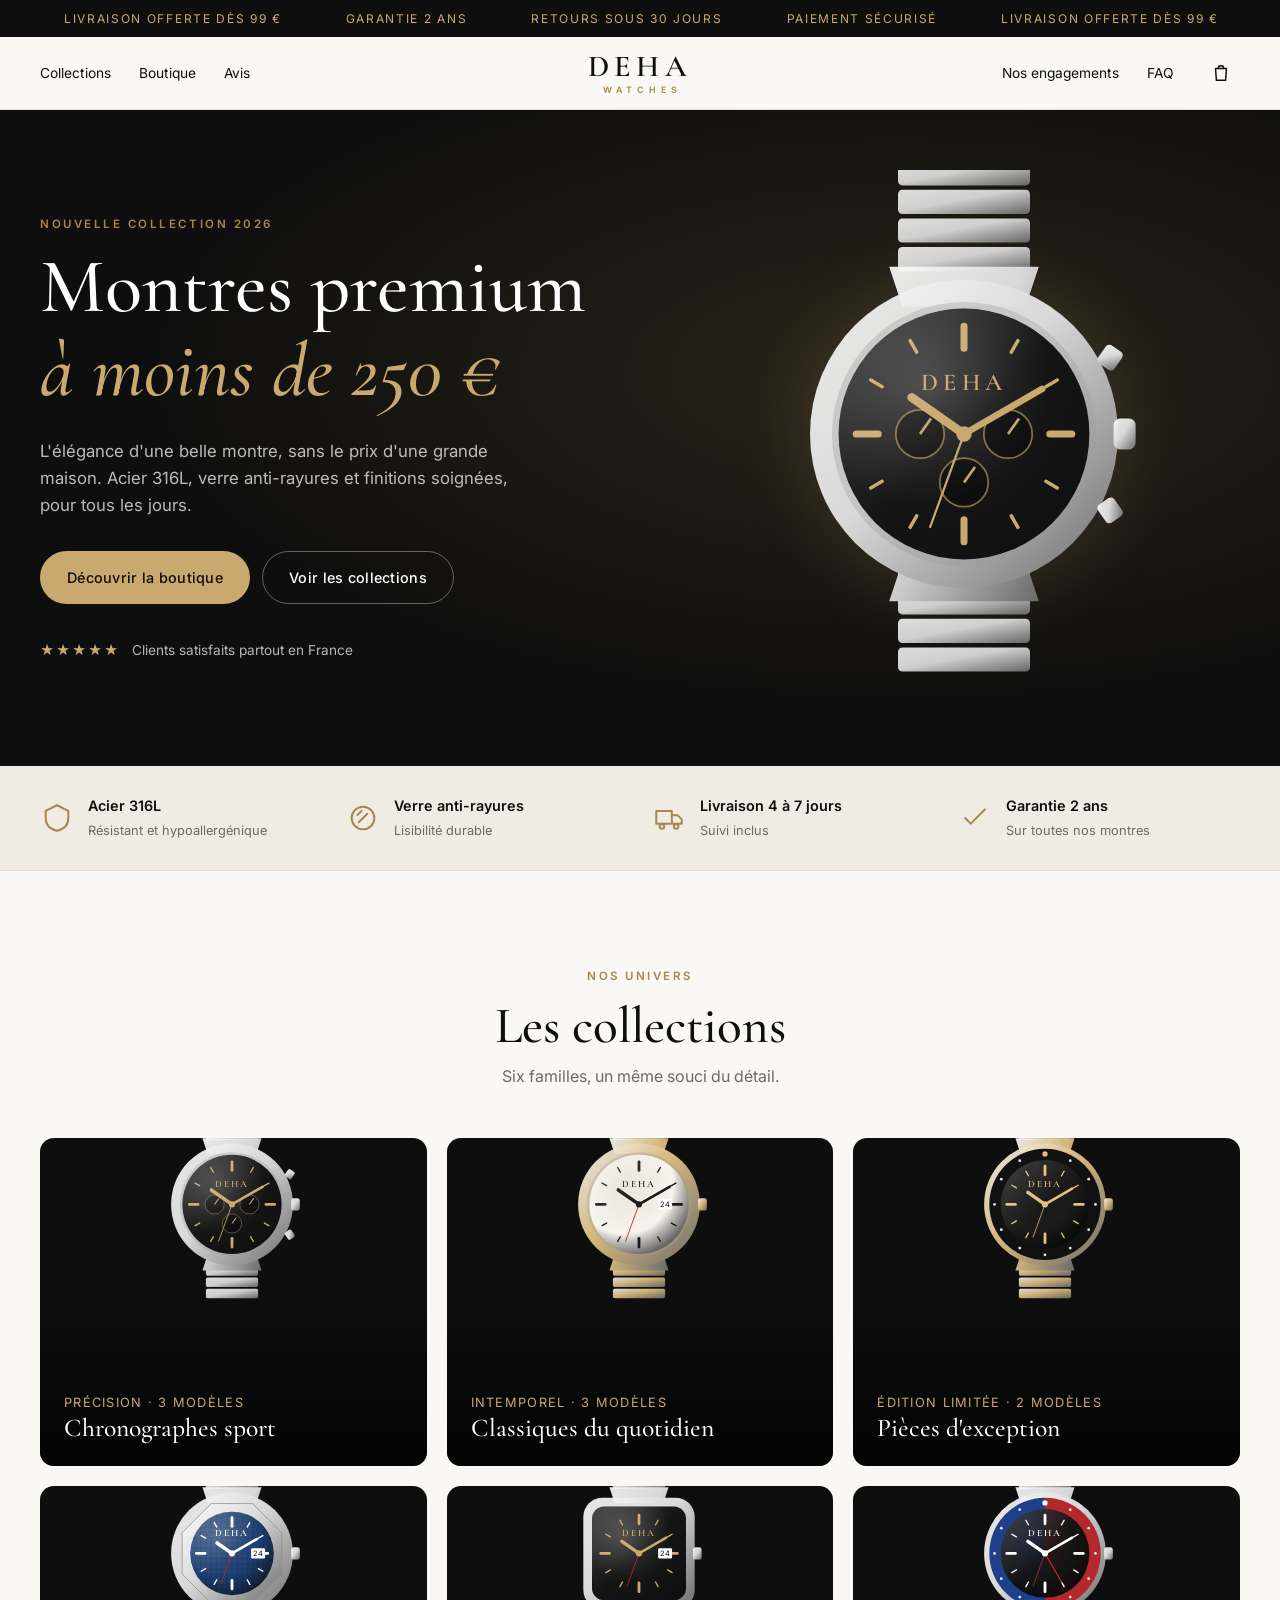
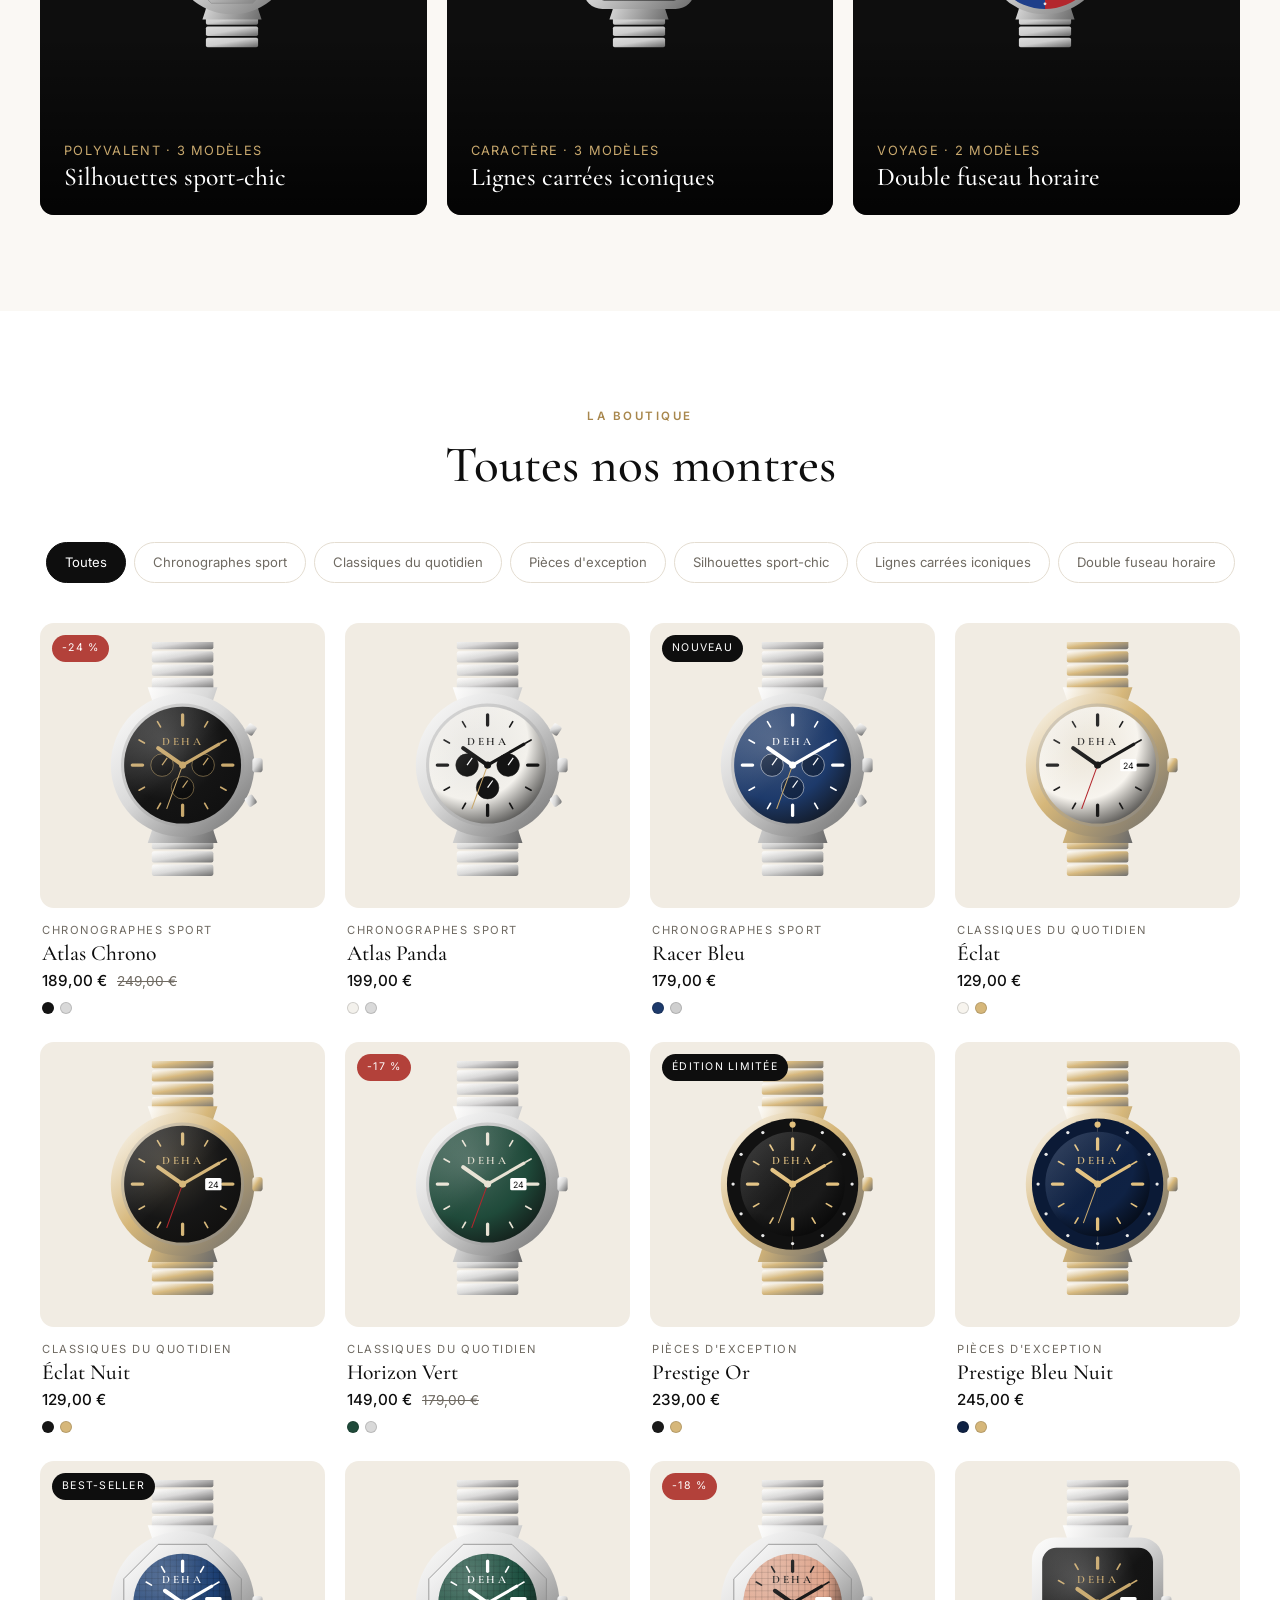
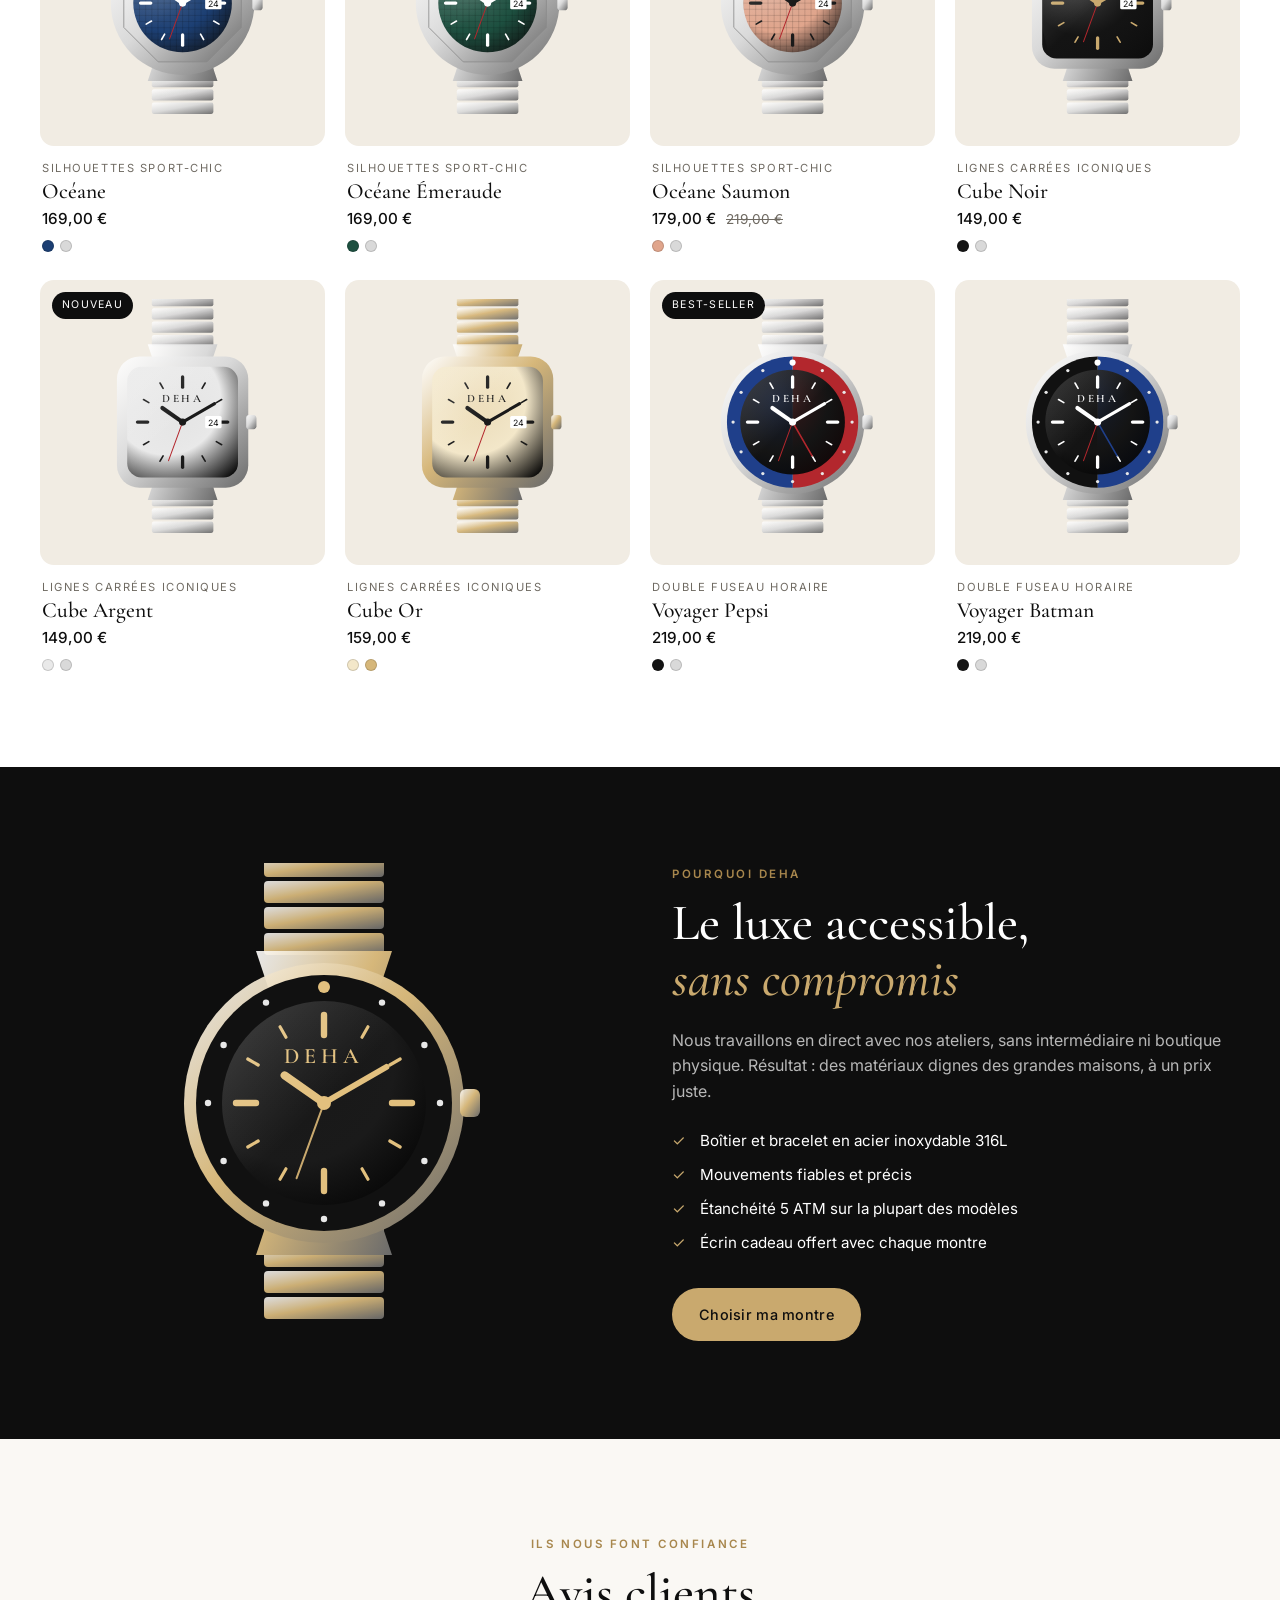
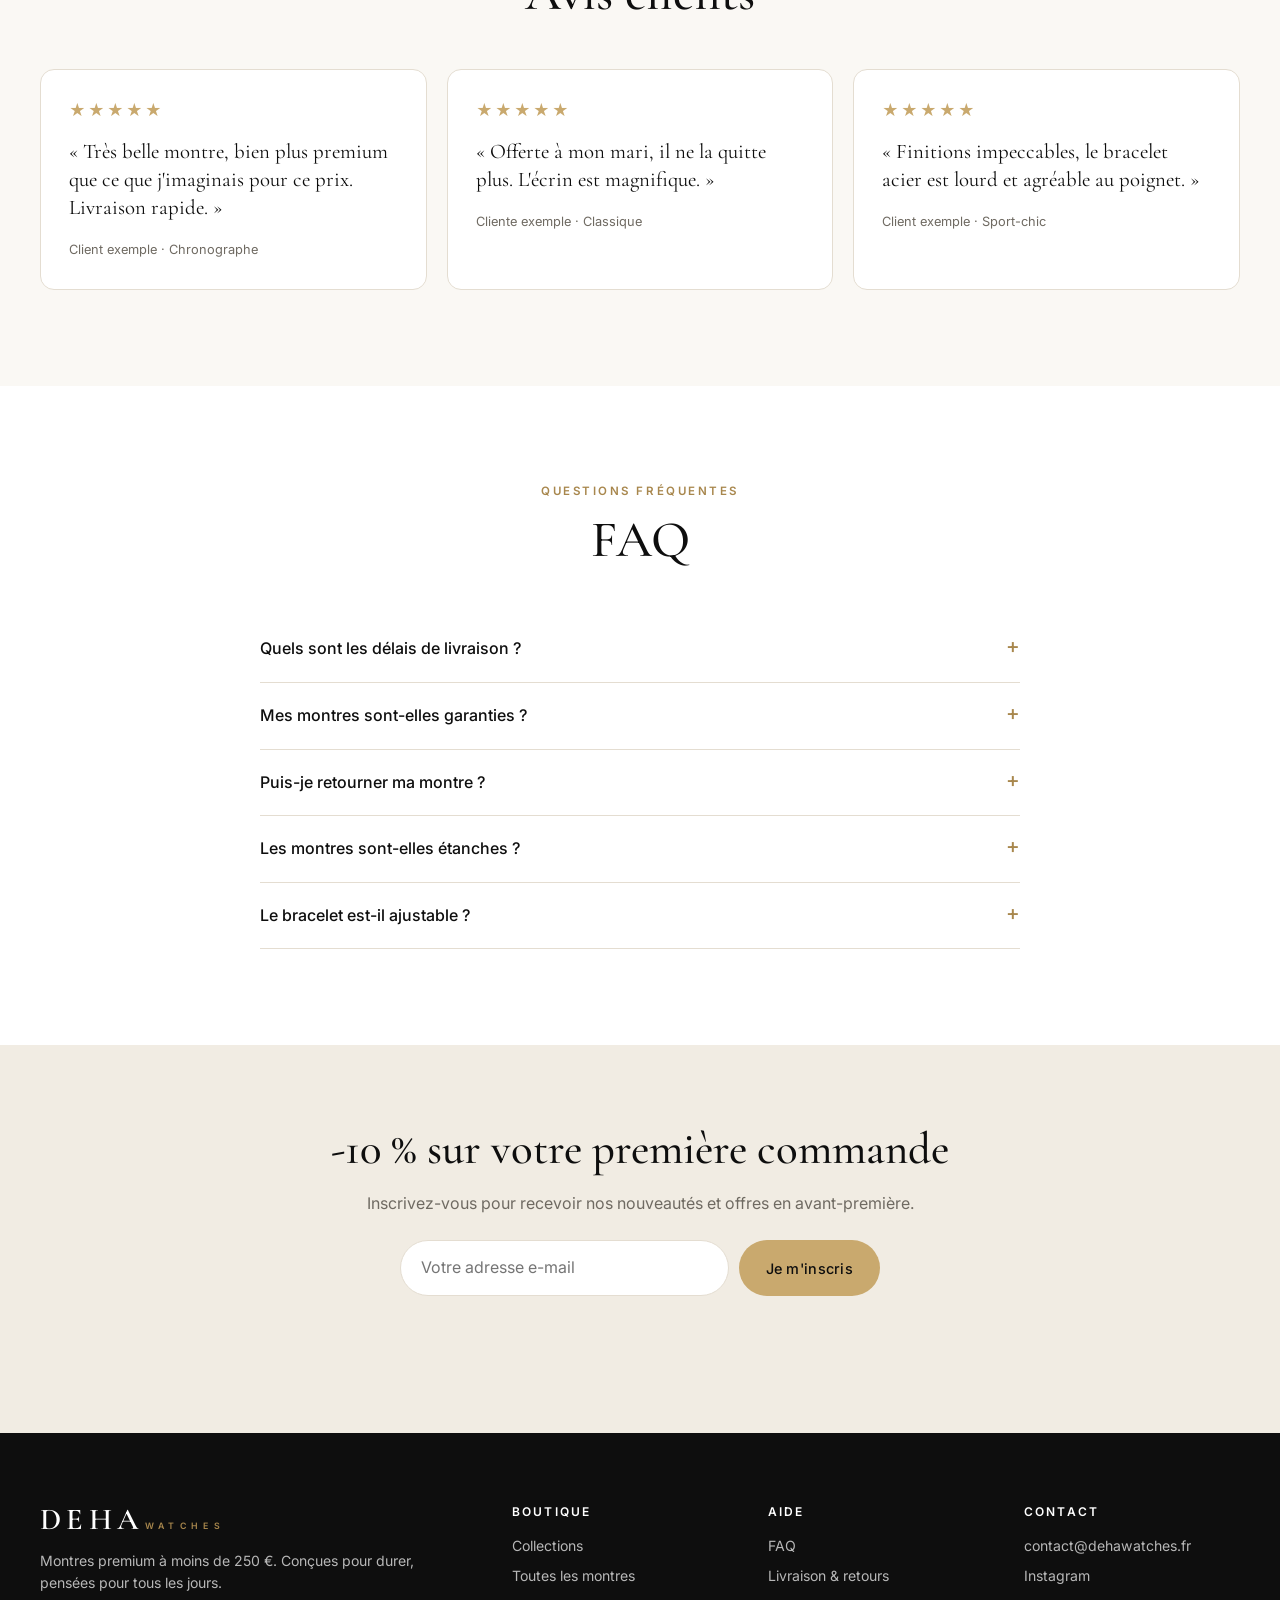
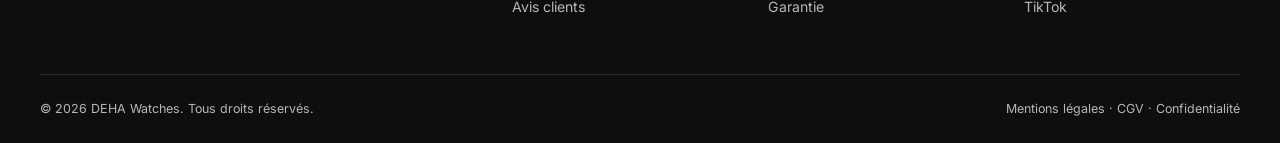
==== deha-watches/index.html @ 7bc402db "Add DEHA Watches storefront site Static luxury watch shop: hero, collections, filterable catalogue, " ====
<!doctype html>
<html lang="fr">
<head>
  <meta charset="utf-8" />
  <meta name="viewport" content="width=device-width, initial-scale=1" />
  <title>DEHA Watches — Montres premium à moins de 250 €</title>
  <meta name="description" content="DEHA Watches : montres premium à moins de 250 €. Acier 316L, verre anti-rayures, livraison 4 à 7 jours, garantie 2 ans." />
  <meta name="theme-color" content="#0e0e0e" />
  <link rel="icon" href="data:image/svg+xml,%3Csvg xmlns='http://www.w3.org/2000/svg' viewBox='0 0 64 64'%3E%3Crect width='64' height='64' rx='14' fill='%230e0e0e'/%3E%3Ctext x='50%25' y='57%25' text-anchor='middle' dominant-baseline='middle' font-family='Georgia,serif' font-size='34' fill='%23c9a96e'%3ED%3C/text%3E%3C/svg%3E" />
  <link rel="preconnect" href="https://fonts.googleapis.com" />
  <link rel="preconnect" href="https://fonts.gstatic.com" crossorigin />
  <link href="https://fonts.googleapis.com/css2?family=Cormorant+Garamond:ital,wght@0,500;0,600;1,500&family=Inter:wght@300;400;500;600&display=swap" rel="stylesheet" />
  <link rel="stylesheet" href="style.css" />
</head>
<body>
  <div class="announce">
    <div class="announce__track">
      <span>Livraison offerte dès 99 €</span><span>Garantie 2 ans</span><span>Retours sous 30 jours</span><span>Paiement sécurisé</span>
      <span>Livraison offerte dès 99 €</span><span>Garantie 2 ans</span><span>Retours sous 30 jours</span><span>Paiement sécurisé</span>
    </div>
  </div>

  <header class="header" id="top">
    <div class="container header__inner">
      <button class="icon-btn menu-toggle" aria-label="Ouvrir le menu" aria-expanded="false">
        <svg viewBox="0 0 24 24"><path d="M3 7h18M3 12h18M3 17h18"/></svg>
      </button>
      <nav class="nav nav--left" aria-label="Navigation principale">
        <a href="#collections">Collections</a>
        <a href="#boutique">Boutique</a>
        <a href="#avis">Avis</a>
      </nav>
      <a href="#top" class="logo" aria-label="DEHA Watches, accueil">DEHA<span>WATCHES</span></a>
      <nav class="nav nav--right">
        <a href="#engagements">Nos engagements</a>
        <a href="#faq">FAQ</a>
        <button class="icon-btn cart-btn" aria-label="Ouvrir le panier">
          <svg viewBox="0 0 24 24"><path d="M6 7h12l-1 13H7L6 7z"/><path d="M9 7a3 3 0 0 1 6 0"/></svg>
          <span class="cart-count" data-count="0">0</span>
        </button>
      </nav>
    </div>
    <nav class="mobile-nav" aria-label="Navigation mobile">
      <a href="#collections">Collections</a>
      <a href="#boutique">Boutique</a>
      <a href="#avis">Avis</a>
      <a href="#engagements">Nos engagements</a>
      <a href="#faq">FAQ</a>
    </nav>
  </header>

  <main>
    <section class="hero">
      <div class="container hero__inner">
        <div class="hero__text">
          <p class="eyebrow">Nouvelle collection 2026</p>
          <h1>Montres premium<br /><em>à moins de 250&nbsp;€</em></h1>
          <p class="hero__lead">L'élégance d'une belle montre, sans le prix d'une grande maison. Acier 316L, verre anti-rayures et finitions soignées, pour tous les jours.</p>
          <div class="hero__cta">
            <a href="#boutique" class="btn btn--gold">Découvrir la boutique</a>
            <a href="#collections" class="btn btn--ghost">Voir les collections</a>
          </div>
          <div class="hero__rating">
            <span class="stars">★★★★★</span>
            <span>Clients satisfaits partout en France</span>
          </div>
        </div>
        <div class="hero__visual">
          <div class="hero__halo"></div>
          <div class="hero__watch" data-watch="hero"></div>
        </div>
      </div>
    </section>

    <section class="trust" id="engagements">
      <div class="container trust__grid">
        <div class="trust__item">
          <svg viewBox="0 0 24 24"><path d="M12 3l8 4v5c0 5-3.5 8-8 9-4.5-1-8-4-8-9V7l8-4z"/></svg>
          <div><strong>Acier 316L</strong><span>Résistant et hypoallergénique</span></div>
        </div>
        <div class="trust__item">
          <svg viewBox="0 0 24 24"><circle cx="12" cy="12" r="8"/><path d="M8 10l3-3M9 15l6-6"/></svg>
          <div><strong>Verre anti-rayures</strong><span>Lisibilité durable</span></div>
        </div>
        <div class="trust__item">
          <svg viewBox="0 0 24 24"><path d="M3 7h11v9H3zM14 10h4l3 3v3h-7z"/><circle cx="7" cy="18" r="1.6"/><circle cx="17" cy="18" r="1.6"/></svg>
          <div><strong>Livraison 4 à 7 jours</strong><span>Suivi inclus</span></div>
        </div>
        <div class="trust__item">
          <svg viewBox="0 0 24 24"><path d="M5 12l4 4 10-10"/></svg>
          <div><strong>Garantie 2 ans</strong><span>Sur toutes nos montres</span></div>
        </div>
      </div>
    </section>

    <section class="section" id="collections">
      <div class="container">
        <div class="section__head">
          <p class="eyebrow">Nos univers</p>
          <h2>Les collections</h2>
          <p>Six familles, un même souci du détail.</p>
        </div>
        <div class="collections" data-collections></div>
      </div>
    </section>

    <section class="section section--light" id="boutique">
      <div class="container">
        <div class="section__head">
          <p class="eyebrow">La boutique</p>
          <h2>Toutes nos montres</h2>
        </div>
        <div class="filters" role="tablist" aria-label="Filtrer par collection" data-filters></div>
        <div class="products" data-products></div>
      </div>
    </section>

    <section class="banner">
      <div class="container banner__inner">
        <div class="banner__visual" data-watch="banner"></div>
        <div class="banner__text">
          <p class="eyebrow">Pourquoi DEHA</p>
          <h2>Le luxe accessible,<br /><em>sans compromis</em></h2>
          <p>Nous travaillons en direct avec nos ateliers, sans intermédiaire ni boutique physique. Résultat : des matériaux dignes des grandes maisons, à un prix juste.</p>
          <ul class="checks">
            <li>Boîtier et bracelet en acier inoxydable 316L</li>
            <li>Mouvements fiables et précis</li>
            <li>Étanchéité 5 ATM sur la plupart des modèles</li>
            <li>Écrin cadeau offert avec chaque montre</li>
          </ul>
          <a href="#boutique" class="btn btn--gold">Choisir ma montre</a>
        </div>
      </div>
    </section>

    <section class="section" id="avis">
      <div class="container">
        <div class="section__head">
          <p class="eyebrow">Ils nous font confiance</p>
          <h2>Avis clients</h2>
        </div>
        <!-- Exemples de témoignages : à remplacer par de vrais avis clients -->
        <div class="reviews">
          <figure class="review">
            <span class="stars">★★★★★</span>
            <blockquote>« Très belle montre, bien plus premium que ce que j'imaginais pour ce prix. Livraison rapide. »</blockquote>
            <figcaption>Client exemple · Chronographe</figcaption>
          </figure>
          <figure class="review">
            <span class="stars">★★★★★</span>
            <blockquote>« Offerte à mon mari, il ne la quitte plus. L'écrin est magnifique. »</blockquote>
            <figcaption>Cliente exemple · Classique</figcaption>
          </figure>
          <figure class="review">
            <span class="stars">★★★★★</span>
            <blockquote>« Finitions impeccables, le bracelet acier est lourd et agréable au poignet. »</blockquote>
            <figcaption>Client exemple · Sport-chic</figcaption>
          </figure>
        </div>
      </div>
    </section>

    <section class="section section--light" id="faq">
      <div class="container container--narrow">
        <div class="section__head">
          <p class="eyebrow">Questions fréquentes</p>
          <h2>FAQ</h2>
        </div>
        <details class="faq">
          <summary>Quels sont les délais de livraison&nbsp;?</summary>
          <p>Votre commande est expédiée sous 24 à 48 h et livrée en 4 à 7 jours ouvrés, avec un numéro de suivi.</p>
        </details>
        <details class="faq">
          <summary>Mes montres sont-elles garanties&nbsp;?</summary>
          <p>Toutes nos montres sont garanties 2 ans contre tout défaut de fabrication.</p>
        </details>
        <details class="faq">
          <summary>Puis-je retourner ma montre&nbsp;?</summary>
          <p>Oui, vous disposez de 30 jours après réception pour nous la retourner dans son état d'origine.</p>
        </details>
        <details class="faq">
          <summary>Les montres sont-elles étanches&nbsp;?</summary>
          <p>La plupart de nos modèles sont étanches 5 ATM : ils résistent aux éclaboussures et à la pluie. Évitez la baignade.</p>
        </details>
        <details class="faq">
          <summary>Le bracelet est-il ajustable&nbsp;?</summary>
          <p>Oui, les bracelets acier se raccourcissent facilement en retirant des maillons. Un outil est fourni.</p>
        </details>
      </div>
    </section>

    <section class="newsletter">
      <div class="container container--narrow">
        <h2>-10&nbsp;% sur votre première commande</h2>
        <p>Inscrivez-vous pour recevoir nos nouveautés et offres en avant-première.</p>
        <form class="newsletter__form" data-newsletter>
          <label class="sr-only" for="nl-email">Adresse e-mail</label>
          <input id="nl-email" type="email" placeholder="Votre adresse e-mail" required />
          <button class="btn btn--gold" type="submit">Je m'inscris</button>
        </form>
        <p class="newsletter__msg" aria-live="polite"></p>
      </div>
    </section>
  </main>

  <footer class="footer">
    <div class="container footer__grid">
      <div>
        <a href="#top" class="logo logo--footer">DEHA<span>WATCHES</span></a>
        <p>Montres premium à moins de 250 €. Conçues pour durer, pensées pour tous les jours.</p>
      </div>
      <div>
        <h3>Boutique</h3>
        <a href="#collections">Collections</a>
        <a href="#boutique">Toutes les montres</a>
        <a href="#avis">Avis clients</a>
      </div>
      <div>
        <h3>Aide</h3>
        <a href="#faq">FAQ</a>
        <a href="#faq">Livraison &amp; retours</a>
        <a href="#faq">Garantie</a>
      </div>
      <div>
        <h3>Contact</h3>
        <a href="mailto:contact@dehawatches.fr">contact@dehawatches.fr</a>
        <a href="#">Instagram</a>
        <a href="#">TikTok</a>
      </div>
    </div>
    <div class="container footer__bottom">
      <span>© <span data-year></span> DEHA Watches. Tous droits réservés.</span>
      <span>Mentions légales · CGV · Confidentialité</span>
    </div>
  </footer>

  <div class="overlay" data-overlay></div>
  <aside class="drawer" aria-label="Panier" aria-hidden="true">
    <div class="drawer__head">
      <h2>Votre panier</h2>
      <button class="icon-btn" data-close aria-label="Fermer le panier"><svg viewBox="0 0 24 24"><path d="M6 6l12 12M18 6L6 18"/></svg></button>
    </div>
    <div class="drawer__body" data-cart-items></div>
    <div class="drawer__foot">
      <div class="drawer__total"><span>Total</span><strong data-cart-total>0,00 €</strong></div>
      <p class="drawer__note" data-cart-note></p>
      <button class="btn btn--gold btn--block" data-checkout>Passer commande</button>
    </div>
  </aside>

  <div class="toast" aria-live="polite"></div>

  <script src="app.js"></script>
</body>
</html>
---- deha-watches/style.css ----
:root {
  --ink: #0e0e0e;
  --ink-2: #1a1a1a;
  --paper: #faf8f4;
  --cream: #f1ece3;
  --line: #e4ddd1;
  --muted: #6f6a62;
  --gold: #c9a96e;
  --gold-dark: #a8874d;
  --serif: "Cormorant Garamond", Georgia, serif;
  --sans: "Inter", system-ui, sans-serif;
  --radius: 14px;
}

*, *::before, *::after { box-sizing: border-box; }
html { scroll-behavior: smooth; scroll-padding-top: 90px; }
body { margin: 0; font-family: var(--sans); color: var(--ink); background: var(--paper); line-height: 1.6; -webkit-font-smoothing: antialiased; }
img { max-width: 100%; display: block; }
a { color: inherit; text-decoration: none; }
button { font: inherit; cursor: pointer; }
h1, h2, h3 { font-family: var(--serif); font-weight: 500; line-height: 1.1; margin: 0; }
em { font-style: italic; color: var(--gold); }
.sr-only { position: absolute; width: 1px; height: 1px; overflow: hidden; clip: rect(0 0 0 0); }

.container { width: min(1200px, 100% - 32px); margin-inline: auto; }
.container--narrow { width: min(760px, 100% - 32px); }
.eyebrow { text-transform: uppercase; letter-spacing: .22em; font-size: .72rem; font-weight: 600; color: var(--gold-dark); margin: 0 0 12px; }

/* Buttons */
.btn { display: inline-flex; align-items: center; justify-content: center; gap: 8px; padding: 14px 26px; border-radius: 999px; border: 1px solid transparent; font-size: .9rem; font-weight: 500; letter-spacing: .02em; transition: background .25s, color .25s, border-color .25s, transform .25s; }
.btn:hover { transform: translateY(-2px); }
.btn--gold { background: var(--gold); color: var(--ink); }
.btn--gold:hover { background: var(--gold-dark); color: #fff; }
.btn--ghost { border-color: rgba(255,255,255,.35); color: #fff; }
.btn--ghost:hover { border-color: #fff; }
.btn--dark { background: var(--ink); color: #fff; }
.btn--dark:hover { background: var(--gold-dark); }
.btn--block { width: 100%; }
.icon-btn { background: none; border: 0; padding: 8px; color: inherit; display: inline-flex; position: relative; }
.icon-btn svg { width: 22px; height: 22px; fill: none; stroke: currentColor; stroke-width: 1.6; stroke-linecap: round; stroke-linejoin: round; }

/* Announcement */
.announce { background: var(--ink); color: var(--gold); font-size: .75rem; letter-spacing: .14em; text-transform: uppercase; overflow: hidden; white-space: nowrap; padding: 9px 0; }
.announce__track { display: inline-flex; gap: 64px; animation: marquee 28s linear infinite; padding-left: 64px; }
@keyframes marquee { to { transform: translateX(-50%); } }

/* Header */
.header { position: sticky; top: 0; z-index: 40; background: rgba(250,248,244,.92); backdrop-filter: blur(10px); border-bottom: 1px solid var(--line); }
.header__inner { display: grid; grid-template-columns: 1fr auto 1fr; align-items: center; height: 72px; }
.nav { display: flex; gap: 28px; align-items: center; font-size: .86rem; }
.nav a { position: relative; }
.nav a::after { content: ""; position: absolute; left: 0; bottom: -4px; width: 100%; height: 1px; background: var(--gold); transform: scaleX(0); transform-origin: left; transition: transform .3s; }
.nav a:hover::after { transform: scaleX(1); }
.nav--right { justify-content: flex-end; }
.logo { font-family: var(--serif); font-size: 1.9rem; font-weight: 600; letter-spacing: .18em; display: flex; flex-direction: column; align-items: center; line-height: 1; }
.logo span { font-family: var(--sans); font-size: .55rem; letter-spacing: .6em; margin-top: 4px; color: var(--gold-dark); padding-left: .6em; }
.cart-count { position: absolute; top: 0; right: -2px; min-width: 18px; height: 18px; border-radius: 9px; background: var(--gold); color: var(--ink); font-size: .65rem; font-weight: 600; display: grid; place-items: center; padding: 0 4px; }
.cart-count[data-count="0"] { display: none; }
.menu-toggle { display: none; }
.mobile-nav { display: none; }

/* Hero */
.hero { background: radial-gradient(ellipse at 70% 40%, #2a2419 0%, var(--ink) 60%); color: #fff; overflow: hidden; }
.hero__inner { display: grid; grid-template-columns: 1.1fr 1fr; align-items: center; gap: 40px; min-height: 620px; padding: 60px 0; }
.hero h1 { font-size: clamp(2.8rem, 6vw, 5.2rem); }
.hero__lead { color: rgba(255,255,255,.72); max-width: 480px; font-size: 1.05rem; margin: 24px 0 32px; }
.hero__cta { display: flex; flex-wrap: wrap; gap: 12px; }
.hero__rating { display: flex; align-items: center; gap: 12px; margin-top: 36px; font-size: .85rem; color: rgba(255,255,255,.7); }
.stars { color: var(--gold); letter-spacing: 2px; }
.hero__visual { position: relative; display: grid; place-items: center; }
.hero__halo { position: absolute; width: 80%; aspect-ratio: 1; border-radius: 50%; background: radial-gradient(circle, rgba(201,169,110,.35), transparent 65%); filter: blur(20px); }
.hero__watch { position: relative; width: min(440px, 100%); animation: float 6s ease-in-out infinite; }
@keyframes float { 50% { transform: translateY(-14px) rotate(-2deg); } }

/* Trust */
.trust { background: var(--cream); border-bottom: 1px solid var(--line); }
.trust__grid { display: grid; grid-template-columns: repeat(4, 1fr); gap: 24px; padding: 28px 0; }
.trust__item { display: flex; gap: 14px; align-items: center; }
.trust__item svg { width: 34px; height: 34px; flex: none; fill: none; stroke: var(--gold-dark); stroke-width: 1.4; stroke-linecap: round; stroke-linejoin: round; }
.trust__item strong { display: block; font-size: .9rem; font-weight: 600; }
.trust__item span { font-size: .8rem; color: var(--muted); }

/* Sections */
.section { padding: 96px 0; }
.section--light { background: #fff; }
.section__head { text-align: center; margin-bottom: 48px; }
.section__head h2 { font-size: clamp(2.2rem, 4vw, 3.2rem); }
.section__head p:not(.eyebrow) { color: var(--muted); margin: 10px 0 0; }

/* Collections */
.collections { display: grid; grid-template-columns: repeat(3, 1fr); gap: 20px; }
.collection { position: relative; border-radius: var(--radius); overflow: hidden; background: var(--ink); color: #fff; aspect-ratio: 4 / 3.4; display: flex; flex-direction: column; justify-content: flex-end; padding: 24px; text-align: left; border: 0; transition: transform .35s; }
.collection:hover { transform: translateY(-4px); }
.collection__art { position: absolute; inset: 0; display: grid; place-items: center; padding: 18px 18px 80px; transition: transform .6s; }
.collection:hover .collection__art { transform: scale(1.06); }
.collection__art svg, .collection__art img { width: 58%; height: auto; }
.collection::after { content: ""; position: absolute; inset: 0; background: linear-gradient(to top, rgba(0,0,0,.75), transparent 55%); }
.collection > div { position: relative; z-index: 1; }
.collection h3 { font-size: 1.6rem; }
.collection span { font-size: .8rem; color: var(--gold); letter-spacing: .1em; text-transform: uppercase; }

/* Filters */
.filters { display: flex; flex-wrap: wrap; justify-content: center; gap: 8px; margin-bottom: 40px; }
.filter { background: none; border: 1px solid var(--line); border-radius: 999px; padding: 9px 18px; font-size: .82rem; color: var(--muted); transition: all .2s; }
.filter:hover { border-color: var(--ink); color: var(--ink); }
.filter.is-active { background: var(--ink); color: #fff; border-color: var(--ink); }

/* Products */
.products { display: grid; grid-template-columns: repeat(4, 1fr); gap: 28px 20px; }
.product { display: flex; flex-direction: column; }
.product__media { position: relative; border-radius: var(--radius); background: var(--cream); aspect-ratio: 1; display: grid; place-items: center; overflow: hidden; }
.product__media > svg, .product__media > img { width: 72%; height: auto; transition: transform .5s; }
.product__media > img { width: 100%; height: 100%; object-fit: cover; }
.product:hover .product__media > * { transform: scale(1.06); }
.product__badge { position: absolute; top: 12px; left: 12px; background: var(--ink); color: #fff; font-size: .66rem; letter-spacing: .12em; text-transform: uppercase; padding: 5px 10px; border-radius: 999px; z-index: 1; }
.product__badge--sale { background: #b3413a; }
.product__add { position: absolute; left: 12px; right: 12px; bottom: 12px; z-index: 1; opacity: 0; transform: translateY(8px); transition: all .3s; padding: 12px; }
.product:hover .product__add, .product__add:focus-visible { opacity: 1; transform: none; }
.product__info { padding: 14px 2px 0; }
.product__coll { font-size: .7rem; text-transform: uppercase; letter-spacing: .14em; color: var(--muted); }
.product__name { font-family: var(--serif); font-size: 1.35rem; margin: 2px 0 4px; }
.product__price { display: flex; gap: 10px; align-items: baseline; font-size: .95rem; font-weight: 500; }
.product__price s { color: var(--muted); font-weight: 400; font-size: .85rem; }
.product__swatches { display: flex; gap: 6px; margin-top: 8px; }
.product__swatches i { width: 12px; height: 12px; border-radius: 50%; border: 1px solid rgba(0,0,0,.15); }

/* Banner */
.banner { background: var(--ink); color: #fff; padding: 96px 0; overflow: hidden; }
.banner__inner { display: grid; grid-template-columns: 1fr 1fr; gap: 64px; align-items: center; }
.banner__visual { display: grid; place-items: center; }
.banner__visual svg { width: min(400px, 100%); height: auto; }
.banner h2 { font-size: clamp(2.2rem, 4vw, 3.4rem); margin-bottom: 20px; }
.banner p:not(.eyebrow) { color: rgba(255,255,255,.7); }
.checks { list-style: none; padding: 0; margin: 24px 0 32px; display: grid; gap: 10px; }
.checks li { padding-left: 28px; position: relative; font-size: .95rem; }
.checks li::before { content: "✓"; position: absolute; left: 0; color: var(--gold); }

/* Reviews */
.reviews { display: grid; grid-template-columns: repeat(3, 1fr); gap: 20px; }
.review { margin: 0; background: #fff; border: 1px solid var(--line); border-radius: var(--radius); padding: 28px; }
.review blockquote { margin: 14px 0 18px; font-family: var(--serif); font-size: 1.3rem; line-height: 1.35; }
.review figcaption { font-size: .8rem; color: var(--muted); }

/* FAQ */
.faq { border-bottom: 1px solid var(--line); }
.faq summary { list-style: none; cursor: pointer; padding: 20px 0; font-weight: 500; display: flex; justify-content: space-between; gap: 16px; }
.faq summary::-webkit-details-marker { display: none; }
.faq summary::after { content: "+"; font-size: 1.3rem; line-height: 1; color: var(--gold-dark); transition: transform .3s; }
.faq[open] summary::after { transform: rotate(45deg); }
.faq p { margin: 0 0 20px; color: var(--muted); }

/* Newsletter */
.newsletter { background: var(--cream); padding: 80px 0; text-align: center; }
.newsletter h2 { font-size: clamp(2rem, 4vw, 2.8rem); }
.newsletter p { color: var(--muted); }
.newsletter__form { display: flex; gap: 10px; max-width: 480px; margin: 24px auto 0; }
.newsletter__form input { flex: 1; min-width: 0; padding: 14px 20px; border-radius: 999px; border: 1px solid var(--line); font: inherit; background: #fff; }
.newsletter__form input:focus { outline: 2px solid var(--gold); outline-offset: 1px; }
.newsletter__msg { min-height: 1.6em; color: var(--gold-dark) !important; }

/* Footer */
.footer { background: var(--ink); color: rgba(255,255,255,.7); padding: 72px 0 24px; font-size: .88rem; }
.footer__grid { display: grid; grid-template-columns: 2fr 1fr 1fr 1fr; gap: 40px; }
.footer h3 { font-family: var(--sans); font-size: .75rem; letter-spacing: .18em; text-transform: uppercase; color: #fff; margin-bottom: 16px; font-weight: 600; }
.footer__grid > div > a { display: block; margin-bottom: 8px; transition: color .2s; }
.footer__grid > div > a:hover { color: var(--gold); }
.logo--footer { color: #fff; align-items: flex-start; margin-bottom: 16px; }
.logo--footer span { padding-left: 0; }
.footer__bottom { display: flex; justify-content: space-between; flex-wrap: wrap; gap: 8px; border-top: 1px solid rgba(255,255,255,.1); margin-top: 48px; padding-top: 24px; font-size: .78rem; }

/* Drawer */
.overlay { position: fixed; inset: 0; background: rgba(0,0,0,.45); opacity: 0; pointer-events: none; transition: opacity .3s; z-index: 60; }
.drawer { position: fixed; top: 0; right: 0; height: 100%; width: min(420px, 100%); background: var(--paper); z-index: 70; display: flex; flex-direction: column; transform: translateX(100%); transition: transform .4s cubic-bezier(.2,.8,.2,1); }
body.cart-open .overlay { opacity: 1; pointer-events: auto; }
body.cart-open .drawer { transform: none; }
body.cart-open { overflow: hidden; }
.drawer__head { display: flex; justify-content: space-between; align-items: center; padding: 20px 24px; border-bottom: 1px solid var(--line); }
.drawer__head h2 { font-size: 1.7rem; }
.drawer__body { flex: 1; overflow-y: auto; padding: 8px 24px; }
.drawer__empty { text-align: center; color: var(--muted); padding: 60px 0; }
.line { display: grid; grid-template-columns: 72px 1fr auto; gap: 14px; align-items: center; padding: 16px 0; border-bottom: 1px solid var(--line); }
.line__img { background: var(--cream); border-radius: 10px; aspect-ratio: 1; display: grid; place-items: center; overflow: hidden; }
.line__img svg { width: 80%; height: auto; }
.line__img img { width: 100%; height: 100%; object-fit: cover; }
.line__name { font-family: var(--serif); font-size: 1.15rem; }
.line__qty { display: inline-flex; align-items: center; border: 1px solid var(--line); border-radius: 999px; margin-top: 6px; }
.line__qty button { background: none; border: 0; width: 28px; height: 28px; }
.line__qty span { min-width: 20px; text-align: center; font-size: .85rem; }
.line__price { font-weight: 500; font-size: .9rem; }
.drawer__foot { padding: 20px 24px 24px; border-top: 1px solid var(--line); }
.drawer__total { display: flex; justify-content: space-between; font-size: 1.05rem; }
.drawer__note { font-size: .8rem; color: var(--gold-dark); margin: 6px 0 16px; }

/* Toast */
.toast { position: fixed; left: 50%; bottom: 24px; transform: translate(-50%, 20px); background: var(--ink); color: #fff; padding: 12px 22px; border-radius: 999px; font-size: .85rem; opacity: 0; pointer-events: none; transition: all .3s; z-index: 80; }
.toast.is-visible { opacity: 1; transform: translate(-50%, 0); }

/* Reveal */
.reveal { opacity: 0; transform: translateY(24px); transition: opacity .8s, transform .8s; }
.reveal.is-in { opacity: 1; transform: none; }

/* Responsive */
@media (max-width: 1024px) {
  .products { grid-template-columns: repeat(3, 1fr); }
  .trust__grid { grid-template-columns: repeat(2, 1fr); }
}
@media (max-width: 860px) {
  .nav--left, .nav--right a { display: none; }
  .menu-toggle { display: inline-flex; }
  .header__inner { height: 64px; }
  .mobile-nav { display: grid; max-height: 0; overflow: hidden; transition: max-height .35s; background: var(--paper); }
  .mobile-nav a { padding: 14px 16px; border-top: 1px solid var(--line); }
  .header.menu-open .mobile-nav { max-height: 320px; }
  .hero__inner { grid-template-columns: 1fr; text-align: center; min-height: 0; padding: 48px 0 64px; }
  .hero__lead { margin-inline: auto; }
  .hero__cta, .hero__rating { justify-content: center; }
  .hero__visual { order: -1; }
  .hero__watch { width: min(280px, 80%); }
  .collections { grid-template-columns: repeat(2, 1fr); }
  .products { grid-template-columns: repeat(2, 1fr); gap: 24px 14px; }
  .banner__inner { grid-template-columns: 1fr; gap: 32px; }
  .reviews { grid-template-columns: 1fr; }
  .footer__grid { grid-template-columns: 1fr 1fr; }
  .section { padding: 72px 0; }
  .product__add { opacity: 1; transform: none; padding: 10px; font-size: .8rem; }
}
@media (max-width: 520px) {
  .collections { grid-template-columns: 1fr; }
  .trust__grid { grid-template-columns: 1fr; }
  .newsletter__form { flex-direction: column; }
  .footer__grid { grid-template-columns: 1fr; }
  .logo { font-size: 1.5rem; }
}
@media (prefers-reduced-motion: reduce) {
  *, *::before, *::after { animation: none !important; transition: none !important; }
  .reveal { opacity: 1; transform: none; }
}
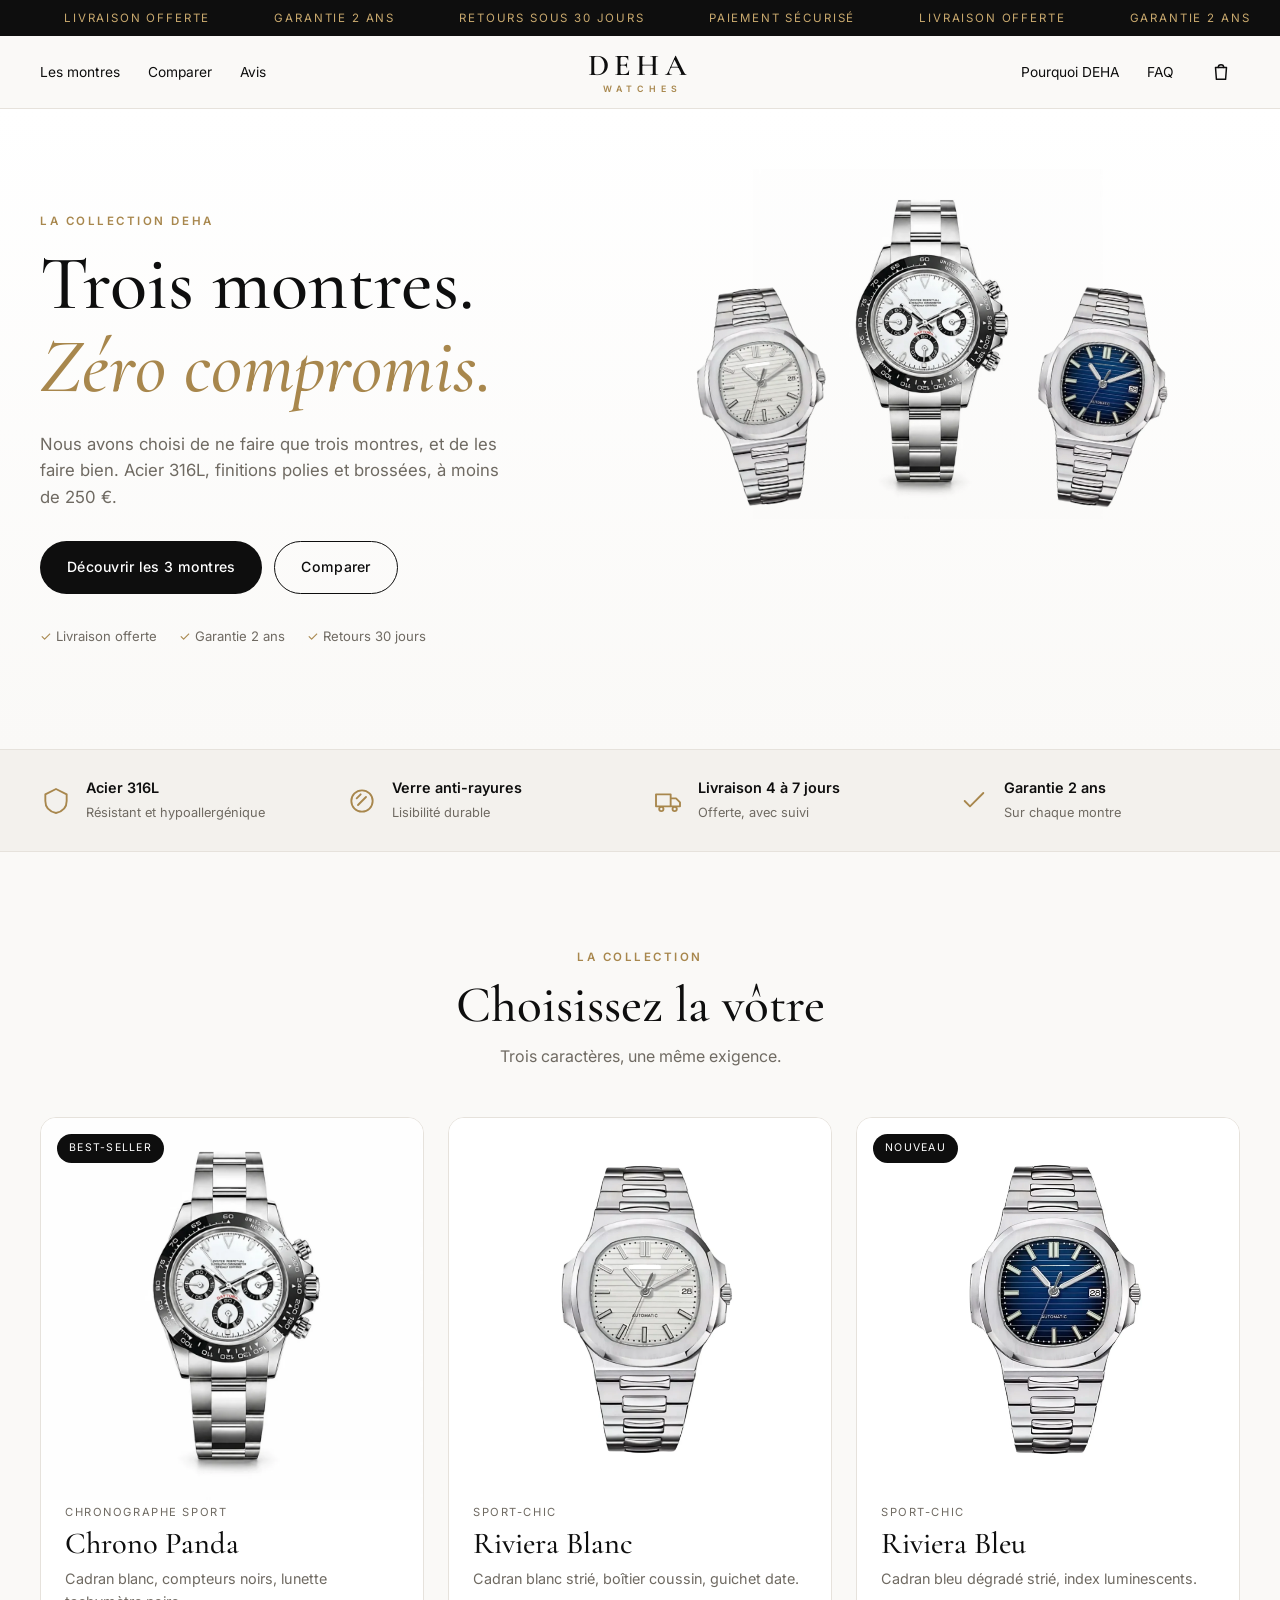
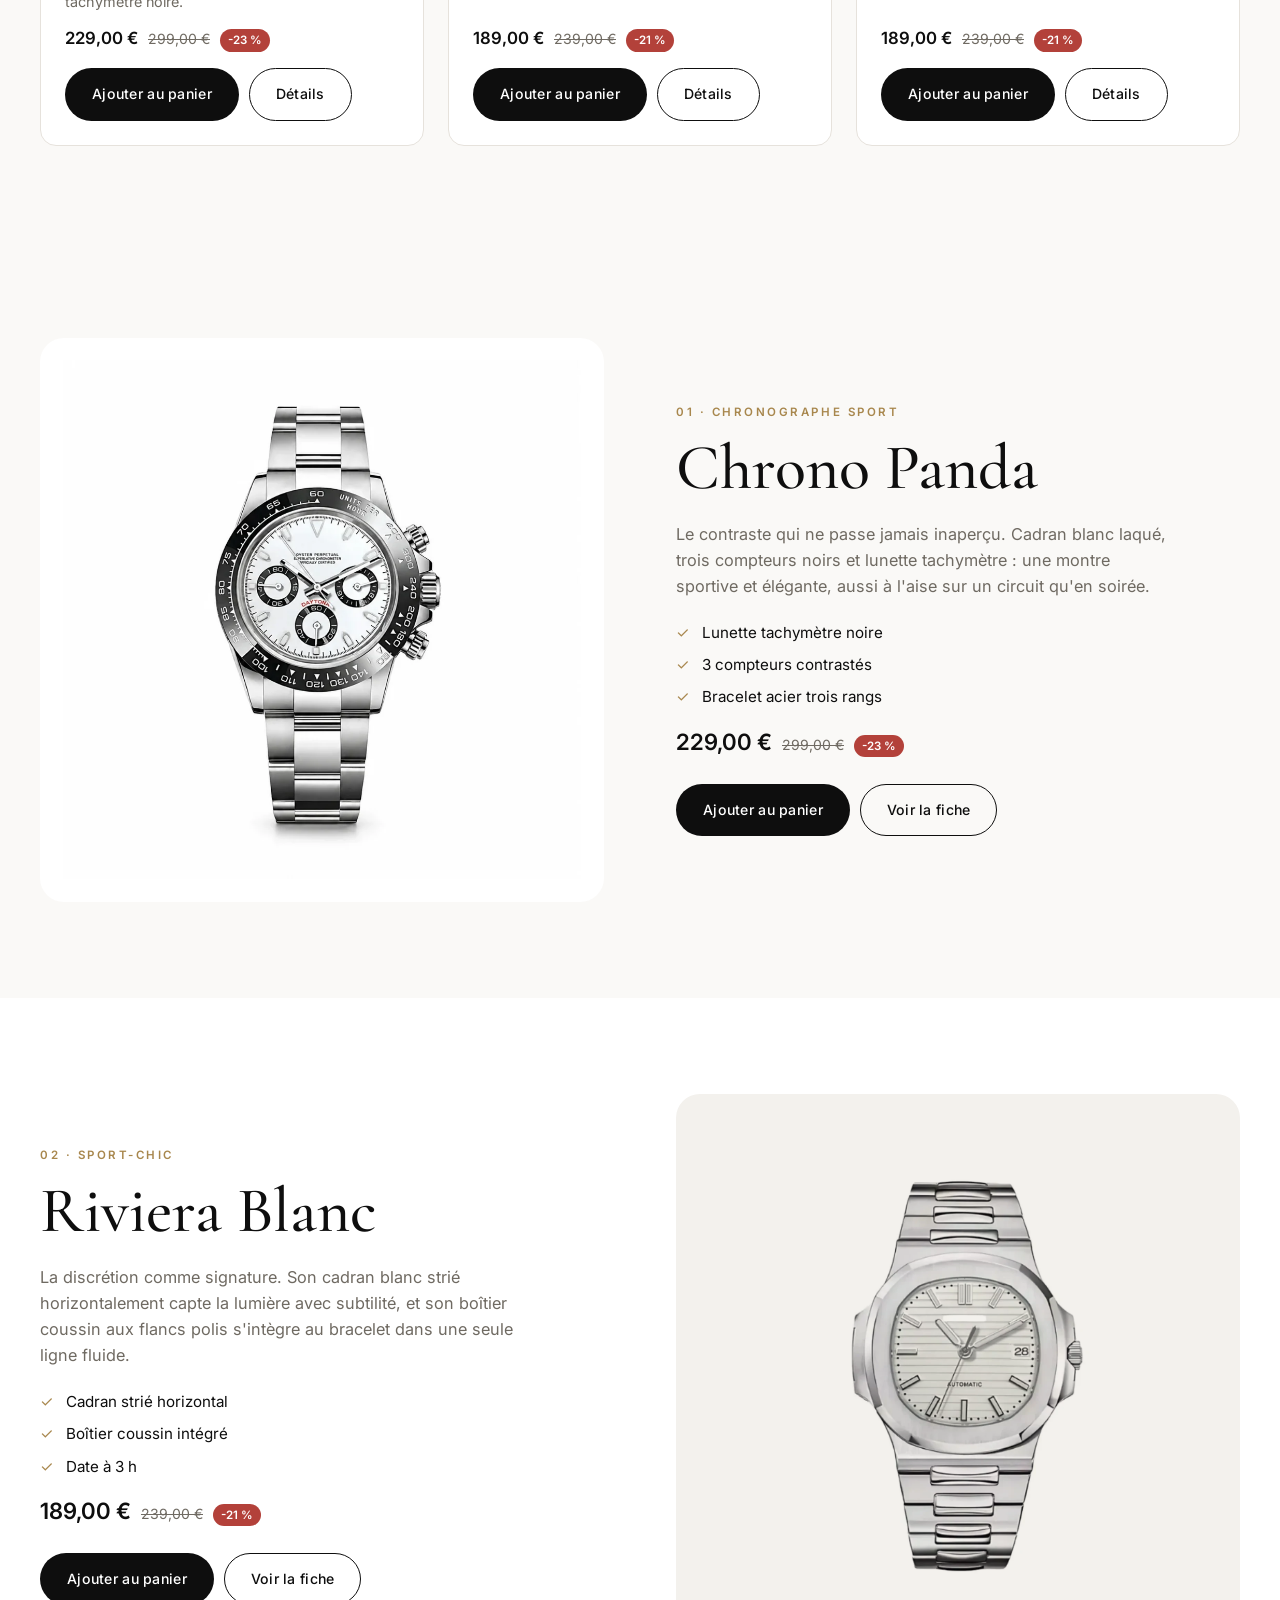
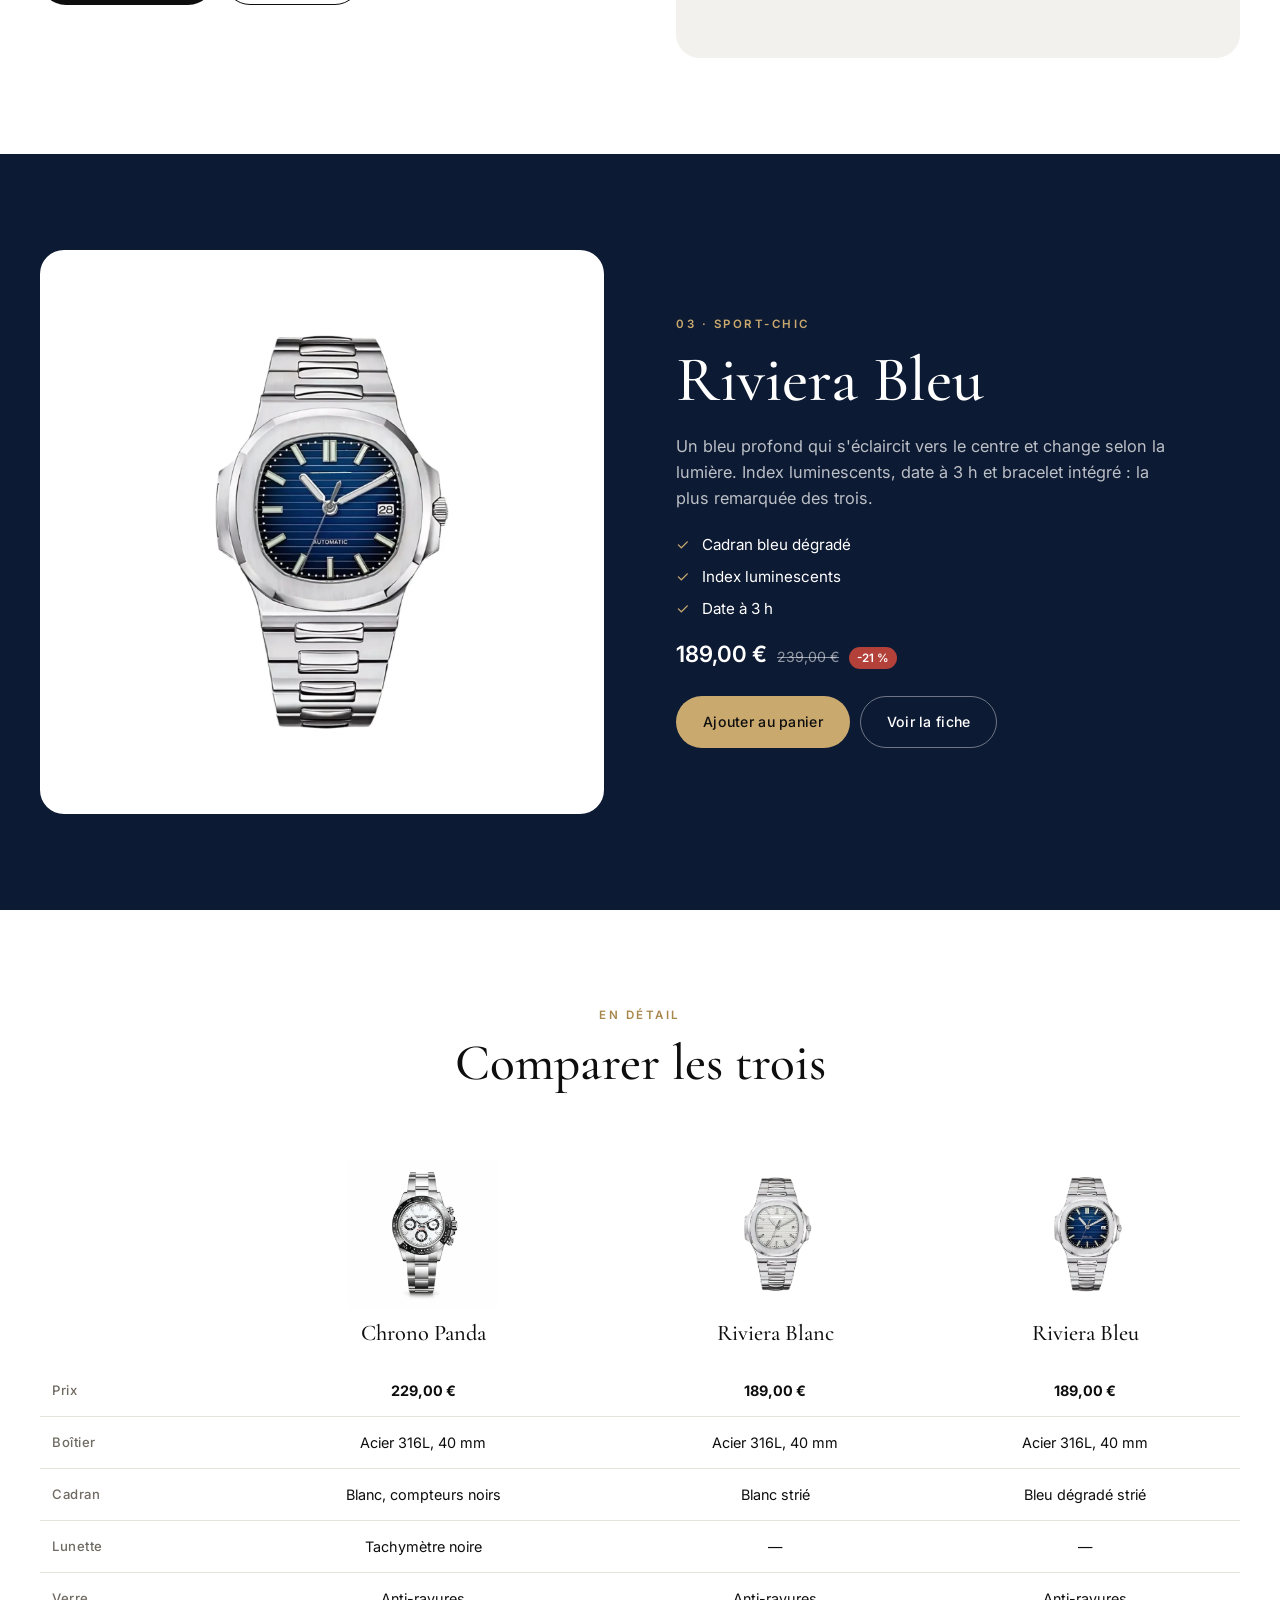
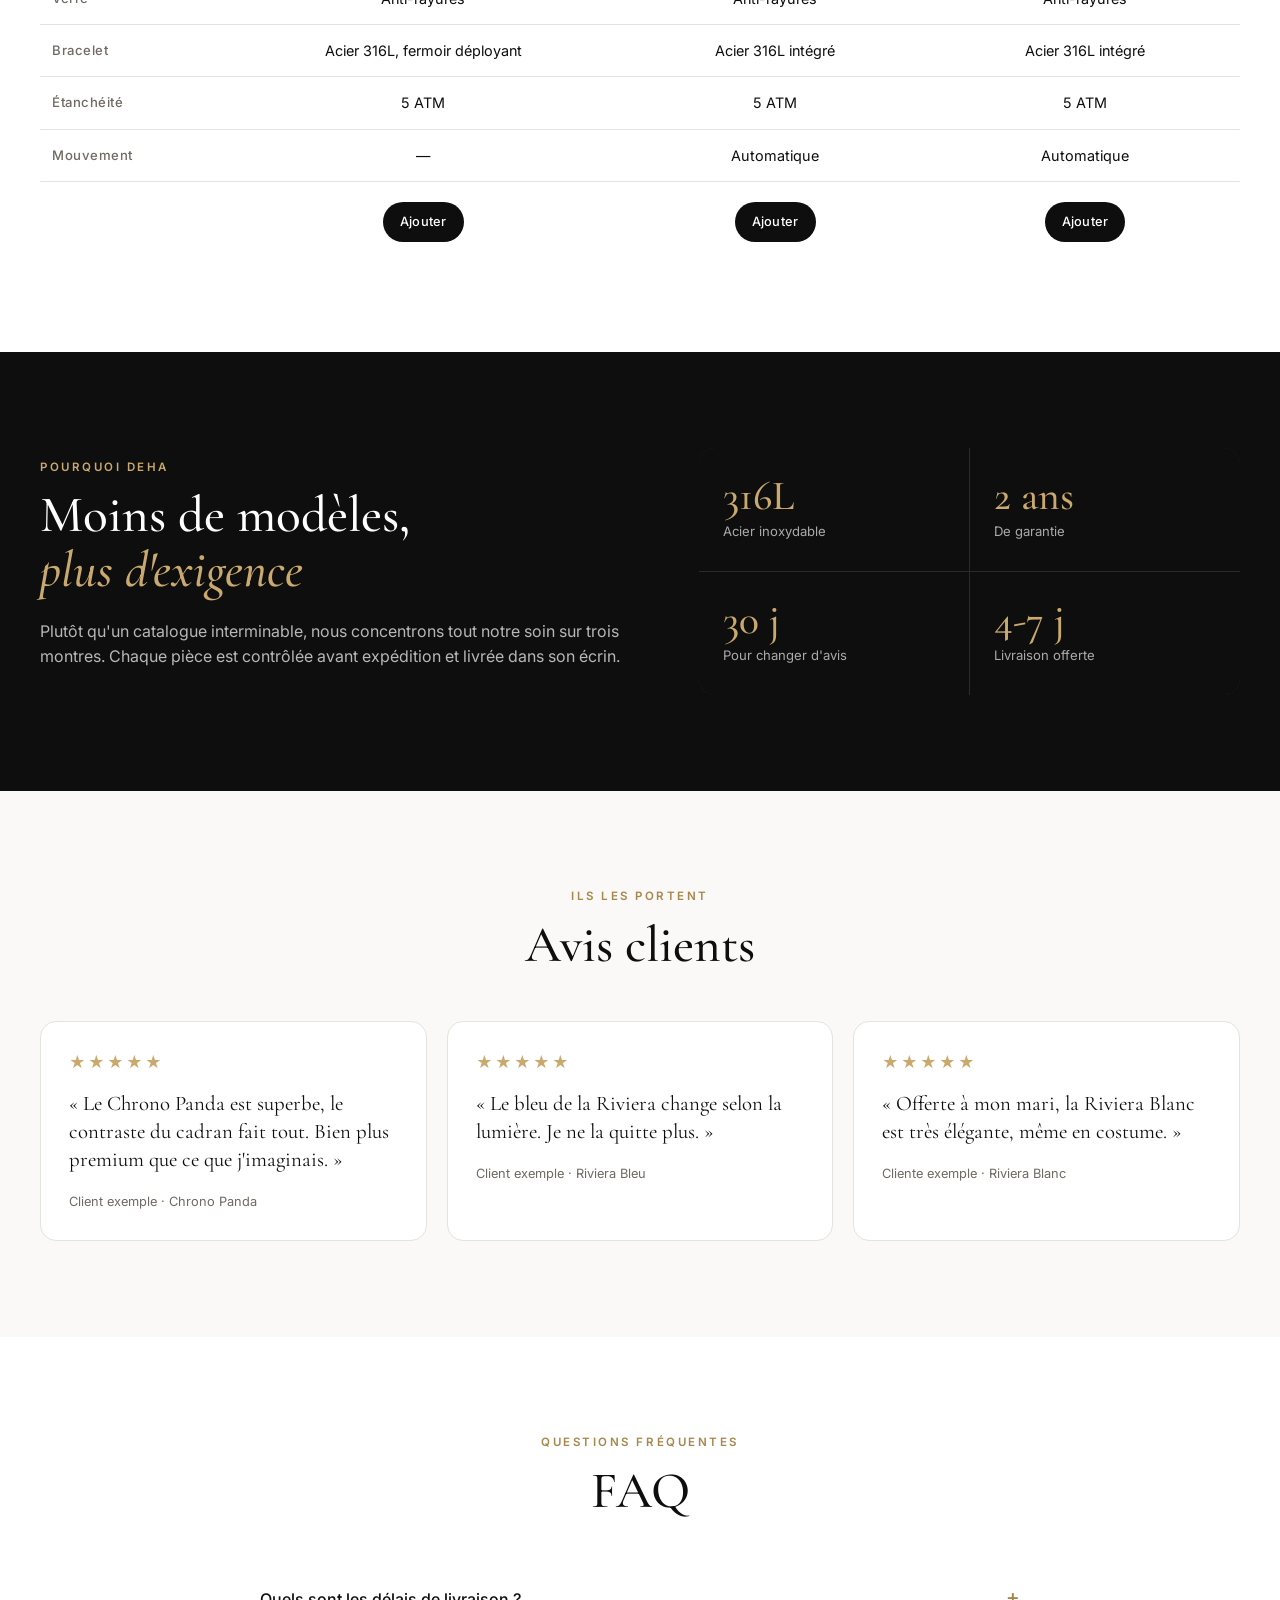
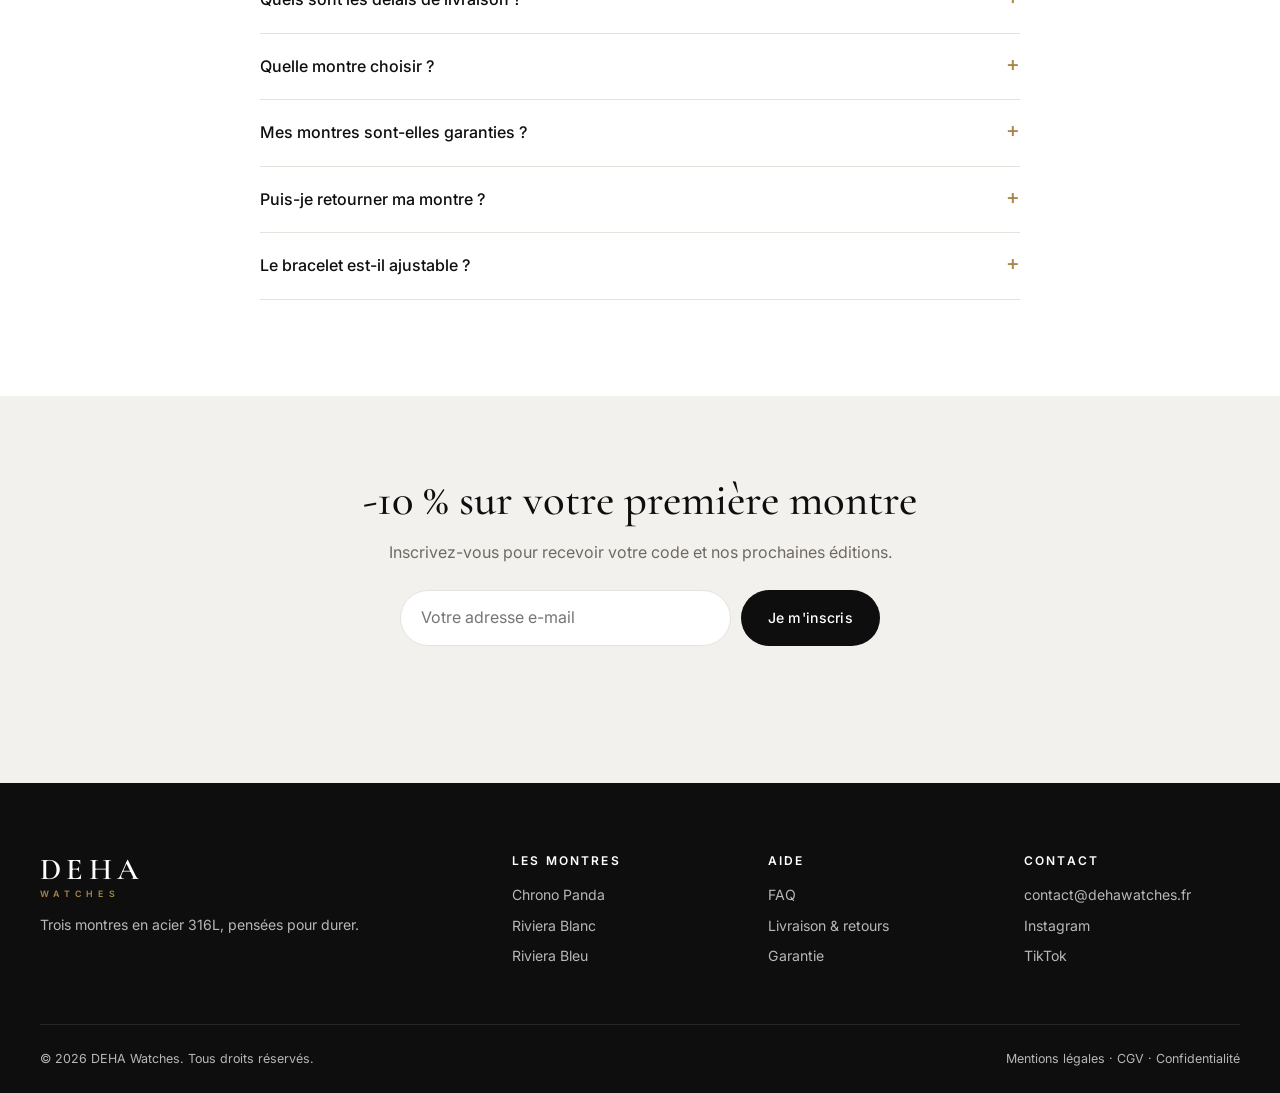
==== commit 3b1b54e7: "Refocus DEHA Watches on three watches with real product photos Replace the catalogue with Chrono Pan" ====
--- a/deha-watches/index.html
+++ b/deha-watches/index.html
@@ -3,10 +3,14 @@
 <head>
   <meta charset="utf-8" />
   <meta name="viewport" content="width=device-width, initial-scale=1" />
-  <title>DEHA Watches — Montres premium à moins de 250 €</title>
-  <meta name="description" content="DEHA Watches : montres premium à moins de 250 €. Acier 316L, verre anti-rayures, livraison 4 à 7 jours, garantie 2 ans." />
+  <title>DEHA Watches — Trois montres, zéro compromis</title>
+  <meta name="description" content="DEHA Watches : trois montres en acier 316L à moins de 250 €. Chrono Panda, Riviera Blanc et Riviera Bleu. Livraison 4 à 7 jours, garantie 2 ans." />
   <meta name="theme-color" content="#0e0e0e" />
+  <meta property="og:title" content="DEHA Watches" />
+  <meta property="og:description" content="Trois montres en acier 316L à moins de 250 €." />
+  <meta property="og:image" content="images/riviera-bleu.webp" />
   <link rel="icon" href="data:image/svg+xml,%3Csvg xmlns='http://www.w3.org/2000/svg' viewBox='0 0 64 64'%3E%3Crect width='64' height='64' rx='14' fill='%230e0e0e'/%3E%3Ctext x='50%25' y='57%25' text-anchor='middle' dominant-baseline='middle' font-family='Georgia,serif' font-size='34' fill='%23c9a96e'%3ED%3C/text%3E%3C/svg%3E" />
+  <link rel="preload" as="image" href="images/riviera-bleu.webp" />
   <link rel="preconnect" href="https://fonts.googleapis.com" />
   <link rel="preconnect" href="https://fonts.gstatic.com" crossorigin />
   <link href="https://fonts.googleapis.com/css2?family=Cormorant+Garamond:ital,wght@0,500;0,600;1,500&family=Inter:wght@300;400;500;600&display=swap" rel="stylesheet" />
@@ -15,8 +19,8 @@
 <body>
   <div class="announce">
     <div class="announce__track">
-      <span>Livraison offerte dès 99 €</span><span>Garantie 2 ans</span><span>Retours sous 30 jours</span><span>Paiement sécurisé</span>
-      <span>Livraison offerte dès 99 €</span><span>Garantie 2 ans</span><span>Retours sous 30 jours</span><span>Paiement sécurisé</span>
+      <span>Livraison offerte</span><span>Garantie 2 ans</span><span>Retours sous 30 jours</span><span>Paiement sécurisé</span>
+      <span>Livraison offerte</span><span>Garantie 2 ans</span><span>Retours sous 30 jours</span><span>Paiement sécurisé</span>
     </div>
   </div>
 
@@ -26,13 +30,13 @@
         <svg viewBox="0 0 24 24"><path d="M3 7h18M3 12h18M3 17h18"/></svg>
       </button>
       <nav class="nav nav--left" aria-label="Navigation principale">
-        <a href="#collections">Collections</a>
-        <a href="#boutique">Boutique</a>
+        <a href="#montres">Les montres</a>
+        <a href="#comparer">Comparer</a>
         <a href="#avis">Avis</a>
       </nav>
       <a href="#top" class="logo" aria-label="DEHA Watches, accueil">DEHA<span>WATCHES</span></a>
       <nav class="nav nav--right">
-        <a href="#engagements">Nos engagements</a>
+        <a href="#pourquoi">Pourquoi DEHA</a>
         <a href="#faq">FAQ</a>
         <button class="icon-btn cart-btn" aria-label="Ouvrir le panier">
           <svg viewBox="0 0 24 24"><path d="M6 7h12l-1 13H7L6 7z"/><path d="M9 7a3 3 0 0 1 6 0"/></svg>
@@ -41,10 +45,10 @@
       </nav>
     </div>
     <nav class="mobile-nav" aria-label="Navigation mobile">
-      <a href="#collections">Collections</a>
-      <a href="#boutique">Boutique</a>
+      <a href="#montres">Les montres</a>
+      <a href="#comparer">Comparer</a>
       <a href="#avis">Avis</a>
-      <a href="#engagements">Nos engagements</a>
+      <a href="#pourquoi">Pourquoi DEHA</a>
       <a href="#faq">FAQ</a>
     </nav>
   </header>
@@ -53,26 +57,24 @@
     <section class="hero">
       <div class="container hero__inner">
         <div class="hero__text">
-          <p class="eyebrow">Nouvelle collection 2026</p>
-          <h1>Montres premium<br /><em>à moins de 250&nbsp;€</em></h1>
-          <p class="hero__lead">L'élégance d'une belle montre, sans le prix d'une grande maison. Acier 316L, verre anti-rayures et finitions soignées, pour tous les jours.</p>
+          <p class="eyebrow">La collection DEHA</p>
+          <h1>Trois montres.<br /><em>Zéro compromis.</em></h1>
+          <p class="hero__lead">Nous avons choisi de ne faire que trois montres, et de les faire bien. Acier 316L, finitions polies et brossées, à moins de 250&nbsp;€.</p>
           <div class="hero__cta">
-            <a href="#boutique" class="btn btn--gold">Découvrir la boutique</a>
-            <a href="#collections" class="btn btn--ghost">Voir les collections</a>
+            <a href="#montres" class="btn btn--dark">Découvrir les 3 montres</a>
+            <a href="#comparer" class="btn btn--line">Comparer</a>
           </div>
-          <div class="hero__rating">
-            <span class="stars">★★★★★</span>
-            <span>Clients satisfaits partout en France</span>
-          </div>
-        </div>
-        <div class="hero__visual">
-          <div class="hero__halo"></div>
-          <div class="hero__watch" data-watch="hero"></div>
-        </div>
-      </div>
-    </section>
-
-    <section class="trust" id="engagements">
+          <ul class="hero__points">
+            <li>Livraison offerte</li>
+            <li>Garantie 2 ans</li>
+            <li>Retours 30 jours</li>
+          </ul>
+        </div>
+        <div class="hero__trio" data-hero></div>
+      </div>
+    </section>
+
+    <section class="trust">
       <div class="container trust__grid">
         <div class="trust__item">
           <svg viewBox="0 0 24 24"><path d="M12 3l8 4v5c0 5-3.5 8-8 9-4.5-1-8-4-8-9V7l8-4z"/></svg>
@@ -84,77 +86,76 @@
         </div>
         <div class="trust__item">
           <svg viewBox="0 0 24 24"><path d="M3 7h11v9H3zM14 10h4l3 3v3h-7z"/><circle cx="7" cy="18" r="1.6"/><circle cx="17" cy="18" r="1.6"/></svg>
-          <div><strong>Livraison 4 à 7 jours</strong><span>Suivi inclus</span></div>
+          <div><strong>Livraison 4 à 7 jours</strong><span>Offerte, avec suivi</span></div>
         </div>
         <div class="trust__item">
           <svg viewBox="0 0 24 24"><path d="M5 12l4 4 10-10"/></svg>
-          <div><strong>Garantie 2 ans</strong><span>Sur toutes nos montres</span></div>
-        </div>
-      </div>
-    </section>
-
-    <section class="section" id="collections">
+          <div><strong>Garantie 2 ans</strong><span>Sur chaque montre</span></div>
+        </div>
+      </div>
+    </section>
+
+    <section class="section" id="montres">
       <div class="container">
         <div class="section__head">
-          <p class="eyebrow">Nos univers</p>
-          <h2>Les collections</h2>
-          <p>Six familles, un même souci du détail.</p>
-        </div>
-        <div class="collections" data-collections></div>
-      </div>
-    </section>
-
-    <section class="section section--light" id="boutique">
+          <p class="eyebrow">La collection</p>
+          <h2>Choisissez la vôtre</h2>
+          <p>Trois caractères, une même exigence.</p>
+        </div>
+        <div class="cards" data-cards></div>
+      </div>
+    </section>
+
+    <div data-showcases></div>
+
+    <section class="section section--light" id="comparer">
       <div class="container">
         <div class="section__head">
-          <p class="eyebrow">La boutique</p>
-          <h2>Toutes nos montres</h2>
-        </div>
-        <div class="filters" role="tablist" aria-label="Filtrer par collection" data-filters></div>
-        <div class="products" data-products></div>
-      </div>
-    </section>
-
-    <section class="banner">
+          <p class="eyebrow">En détail</p>
+          <h2>Comparer les trois</h2>
+        </div>
+        <div class="compare" data-compare></div>
+      </div>
+    </section>
+
+    <section class="banner" id="pourquoi">
       <div class="container banner__inner">
-        <div class="banner__visual" data-watch="banner"></div>
         <div class="banner__text">
           <p class="eyebrow">Pourquoi DEHA</p>
-          <h2>Le luxe accessible,<br /><em>sans compromis</em></h2>
-          <p>Nous travaillons en direct avec nos ateliers, sans intermédiaire ni boutique physique. Résultat : des matériaux dignes des grandes maisons, à un prix juste.</p>
-          <ul class="checks">
-            <li>Boîtier et bracelet en acier inoxydable 316L</li>
-            <li>Mouvements fiables et précis</li>
-            <li>Étanchéité 5 ATM sur la plupart des modèles</li>
-            <li>Écrin cadeau offert avec chaque montre</li>
-          </ul>
-          <a href="#boutique" class="btn btn--gold">Choisir ma montre</a>
-        </div>
+          <h2>Moins de modèles,<br /><em>plus d'exigence</em></h2>
+          <p>Plutôt qu'un catalogue interminable, nous concentrons tout notre soin sur trois montres. Chaque pièce est contrôlée avant expédition et livrée dans son écrin.</p>
+        </div>
+        <ul class="banner__stats">
+          <li><strong>316L</strong><span>Acier inoxydable</span></li>
+          <li><strong>2 ans</strong><span>De garantie</span></li>
+          <li><strong>30 j</strong><span>Pour changer d'avis</span></li>
+          <li><strong>4-7 j</strong><span>Livraison offerte</span></li>
+        </ul>
       </div>
     </section>
 
     <section class="section" id="avis">
       <div class="container">
         <div class="section__head">
-          <p class="eyebrow">Ils nous font confiance</p>
+          <p class="eyebrow">Ils les portent</p>
           <h2>Avis clients</h2>
         </div>
         <!-- Exemples de témoignages : à remplacer par de vrais avis clients -->
         <div class="reviews">
           <figure class="review">
             <span class="stars">★★★★★</span>
-            <blockquote>« Très belle montre, bien plus premium que ce que j'imaginais pour ce prix. Livraison rapide. »</blockquote>
-            <figcaption>Client exemple · Chronographe</figcaption>
+            <blockquote>« Le Chrono Panda est superbe, le contraste du cadran fait tout. Bien plus premium que ce que j'imaginais. »</blockquote>
+            <figcaption>Client exemple · Chrono Panda</figcaption>
           </figure>
           <figure class="review">
             <span class="stars">★★★★★</span>
-            <blockquote>« Offerte à mon mari, il ne la quitte plus. L'écrin est magnifique. »</blockquote>
-            <figcaption>Cliente exemple · Classique</figcaption>
+            <blockquote>« Le bleu de la Riviera change selon la lumière. Je ne la quitte plus. »</blockquote>
+            <figcaption>Client exemple · Riviera Bleu</figcaption>
           </figure>
           <figure class="review">
             <span class="stars">★★★★★</span>
-            <blockquote>« Finitions impeccables, le bracelet acier est lourd et agréable au poignet. »</blockquote>
-            <figcaption>Client exemple · Sport-chic</figcaption>
+            <blockquote>« Offerte à mon mari, la Riviera Blanc est très élégante, même en costume. »</blockquote>
+            <figcaption>Cliente exemple · Riviera Blanc</figcaption>
           </figure>
         </div>
       </div>
@@ -168,35 +169,35 @@
         </div>
         <details class="faq">
           <summary>Quels sont les délais de livraison&nbsp;?</summary>
-          <p>Votre commande est expédiée sous 24 à 48 h et livrée en 4 à 7 jours ouvrés, avec un numéro de suivi.</p>
+          <p>Votre commande est expédiée sous 24 à 48 h et livrée en 4 à 7 jours ouvrés, gratuitement et avec un numéro de suivi.</p>
+        </details>
+        <details class="faq">
+          <summary>Quelle montre choisir&nbsp;?</summary>
+          <p>Le Chrono Panda pour un look sportif et affirmé. La Riviera Blanc pour une élégance discrète au bureau comme le week-end. La Riviera Bleu pour un cadran qui attire le regard.</p>
         </details>
         <details class="faq">
           <summary>Mes montres sont-elles garanties&nbsp;?</summary>
-          <p>Toutes nos montres sont garanties 2 ans contre tout défaut de fabrication.</p>
+          <p>Oui, chaque montre est garantie 2 ans contre tout défaut de fabrication.</p>
         </details>
         <details class="faq">
           <summary>Puis-je retourner ma montre&nbsp;?</summary>
-          <p>Oui, vous disposez de 30 jours après réception pour nous la retourner dans son état d'origine.</p>
-        </details>
-        <details class="faq">
-          <summary>Les montres sont-elles étanches&nbsp;?</summary>
-          <p>La plupart de nos modèles sont étanches 5 ATM : ils résistent aux éclaboussures et à la pluie. Évitez la baignade.</p>
+          <p>Vous disposez de 30 jours après réception pour nous la retourner dans son état d'origine.</p>
         </details>
         <details class="faq">
           <summary>Le bracelet est-il ajustable&nbsp;?</summary>
-          <p>Oui, les bracelets acier se raccourcissent facilement en retirant des maillons. Un outil est fourni.</p>
+          <p>Oui, le bracelet acier se raccourcit en retirant des maillons. L'outil est fourni avec la montre.</p>
         </details>
       </div>
     </section>
 
     <section class="newsletter">
       <div class="container container--narrow">
-        <h2>-10&nbsp;% sur votre première commande</h2>
-        <p>Inscrivez-vous pour recevoir nos nouveautés et offres en avant-première.</p>
+        <h2>-10&nbsp;% sur votre première montre</h2>
+        <p>Inscrivez-vous pour recevoir votre code et nos prochaines éditions.</p>
         <form class="newsletter__form" data-newsletter>
           <label class="sr-only" for="nl-email">Adresse e-mail</label>
           <input id="nl-email" type="email" placeholder="Votre adresse e-mail" required />
-          <button class="btn btn--gold" type="submit">Je m'inscris</button>
+          <button class="btn btn--dark" type="submit">Je m'inscris</button>
         </form>
         <p class="newsletter__msg" aria-live="polite"></p>
       </div>
@@ -207,13 +208,11 @@
     <div class="container footer__grid">
       <div>
         <a href="#top" class="logo logo--footer">DEHA<span>WATCHES</span></a>
-        <p>Montres premium à moins de 250 €. Conçues pour durer, pensées pour tous les jours.</p>
-      </div>
-      <div>
-        <h3>Boutique</h3>
-        <a href="#collections">Collections</a>
-        <a href="#boutique">Toutes les montres</a>
-        <a href="#avis">Avis clients</a>
+        <p>Trois montres en acier 316L, pensées pour durer.</p>
+      </div>
+      <div>
+        <h3>Les montres</h3>
+        <div data-footer-links></div>
       </div>
       <div>
         <h3>Aide</h3>
@@ -233,6 +232,26 @@
       <span>Mentions légales · CGV · Confidentialité</span>
     </div>
   </footer>
+
+  <!-- Fiche produit -->
+  <div class="modal" role="dialog" aria-modal="true" aria-labelledby="modal-title" aria-hidden="true">
+    <div class="modal__box">
+      <button class="icon-btn modal__close" data-modal-close aria-label="Fermer"><svg viewBox="0 0 24 24"><path d="M6 6l12 12M18 6L6 18"/></svg></button>
+      <div class="modal__media"><img alt="" data-modal-img /></div>
+      <div class="modal__body">
+        <p class="eyebrow" data-modal-tag></p>
+        <h2 id="modal-title" data-modal-name></h2>
+        <div class="price" data-modal-price></div>
+        <p class="modal__desc" data-modal-desc></p>
+        <div class="variants" data-modal-variants></div>
+        <div class="modal__buy">
+          <div class="qty"><button data-mq="-1" aria-label="Moins">−</button><span data-modal-qty>1</span><button data-mq="1" aria-label="Plus">+</button></div>
+          <button class="btn btn--dark btn--grow" data-modal-add>Ajouter au panier</button>
+        </div>
+        <ul class="specs" data-modal-specs></ul>
+      </div>
+    </div>
+  </div>
 
   <div class="overlay" data-overlay></div>
   <aside class="drawer" aria-label="Panier" aria-hidden="true">
@@ -241,12 +260,19 @@
       <button class="icon-btn" data-close aria-label="Fermer le panier"><svg viewBox="0 0 24 24"><path d="M6 6l12 12M18 6L6 18"/></svg></button>
     </div>
     <div class="drawer__body" data-cart-items></div>
+    <div class="drawer__upsell" data-upsell></div>
     <div class="drawer__foot">
       <div class="drawer__total"><span>Total</span><strong data-cart-total>0,00 €</strong></div>
-      <p class="drawer__note" data-cart-note></p>
-      <button class="btn btn--gold btn--block" data-checkout>Passer commande</button>
+      <p class="drawer__note">Livraison offerte · Garantie 2 ans</p>
+      <button class="btn btn--dark btn--block" data-checkout>Passer commande</button>
     </div>
   </aside>
+
+  <div class="sticky-buy" data-sticky>
+    <img alt="" data-sticky-img />
+    <div><strong data-sticky-name></strong><span data-sticky-price></span></div>
+    <button class="btn btn--dark" data-sticky-add>Ajouter</button>
+  </div>
 
   <div class="toast" aria-live="polite"></div>
 
--- a/deha-watches/style.css
+++ b/deha-watches/style.css
@@ -1,51 +1,66 @@
 :root {
   --ink: #0e0e0e;
-  --ink-2: #1a1a1a;
-  --paper: #faf8f4;
-  --cream: #f1ece3;
-  --line: #e4ddd1;
+  --paper: #faf9f7;
+  --white: #ffffff;
+  --cream: #f3f1ed;
+  --line: #e6e2dc;
   --muted: #6f6a62;
   --gold: #c9a96e;
   --gold-dark: #a8874d;
+  --sale: #b3413a;
   --serif: "Cormorant Garamond", Georgia, serif;
   --sans: "Inter", system-ui, sans-serif;
-  --radius: 14px;
+  --radius: 16px;
 }
 
 *, *::before, *::after { box-sizing: border-box; }
-html { scroll-behavior: smooth; scroll-padding-top: 90px; }
+html { scroll-behavior: smooth; scroll-padding-top: 80px; }
 body { margin: 0; font-family: var(--sans); color: var(--ink); background: var(--paper); line-height: 1.6; -webkit-font-smoothing: antialiased; }
+body.no-scroll { overflow: hidden; }
 img { max-width: 100%; display: block; }
 a { color: inherit; text-decoration: none; }
-button { font: inherit; cursor: pointer; }
-h1, h2, h3 { font-family: var(--serif); font-weight: 500; line-height: 1.1; margin: 0; }
-em { font-style: italic; color: var(--gold); }
+button { font: inherit; color: inherit; cursor: pointer; }
+h1, h2, h3 { font-family: var(--serif); font-weight: 500; line-height: 1.08; margin: 0; }
+em { font-style: italic; color: var(--gold-dark); }
 .sr-only { position: absolute; width: 1px; height: 1px; overflow: hidden; clip: rect(0 0 0 0); }
 
 .container { width: min(1200px, 100% - 32px); margin-inline: auto; }
 .container--narrow { width: min(760px, 100% - 32px); }
 .eyebrow { text-transform: uppercase; letter-spacing: .22em; font-size: .72rem; font-weight: 600; color: var(--gold-dark); margin: 0 0 12px; }
 
-/* Buttons */
-.btn { display: inline-flex; align-items: center; justify-content: center; gap: 8px; padding: 14px 26px; border-radius: 999px; border: 1px solid transparent; font-size: .9rem; font-weight: 500; letter-spacing: .02em; transition: background .25s, color .25s, border-color .25s, transform .25s; }
+/* Les photos ont un fond blanc : on le fond dans les fonds clairs */
+.blend, .card__media img, .hero__watch, .showcase__media img, .compare img, .line__img img, .modal__media img, .sticky-buy img { mix-blend-mode: multiply; }
+
+/* Boutons */
+.btn { display: inline-flex; align-items: center; justify-content: center; gap: 8px; padding: 14px 26px; border-radius: 999px; border: 1px solid transparent; font-size: .88rem; font-weight: 500; letter-spacing: .02em; background: none; transition: background .25s, color .25s, border-color .25s, transform .25s; white-space: nowrap; }
 .btn:hover { transform: translateY(-2px); }
+.btn--dark { background: var(--ink); color: #fff; }
+.btn--dark:hover { background: #2b2b2b; }
+.btn--line { border-color: var(--ink); color: var(--ink); }
+.btn--line:hover { background: var(--ink); color: #fff; }
 .btn--gold { background: var(--gold); color: var(--ink); }
-.btn--gold:hover { background: var(--gold-dark); color: #fff; }
-.btn--ghost { border-color: rgba(255,255,255,.35); color: #fff; }
+.btn--gold:hover { background: #d8bb84; }
+.btn--ghost { border-color: rgba(255,255,255,.4); color: #fff; }
 .btn--ghost:hover { border-color: #fff; }
-.btn--dark { background: var(--ink); color: #fff; }
-.btn--dark:hover { background: var(--gold-dark); }
+.btn--sm { padding: 9px 16px; font-size: .8rem; }
 .btn--block { width: 100%; }
-.icon-btn { background: none; border: 0; padding: 8px; color: inherit; display: inline-flex; position: relative; }
+.btn--grow { flex: 1; }
+.icon-btn { background: none; border: 0; padding: 8px; display: inline-flex; position: relative; }
 .icon-btn svg { width: 22px; height: 22px; fill: none; stroke: currentColor; stroke-width: 1.6; stroke-linecap: round; stroke-linejoin: round; }
 
-/* Announcement */
-.announce { background: var(--ink); color: var(--gold); font-size: .75rem; letter-spacing: .14em; text-transform: uppercase; overflow: hidden; white-space: nowrap; padding: 9px 0; }
-.announce__track { display: inline-flex; gap: 64px; animation: marquee 28s linear infinite; padding-left: 64px; }
+/* Prix */
+.price { display: flex; align-items: baseline; flex-wrap: wrap; gap: 10px; font-size: 1.05rem; font-weight: 600; }
+.price s { color: var(--muted); font-weight: 400; font-size: .88rem; }
+.price .save { font-size: .72rem; font-weight: 600; color: #fff; background: var(--sale); padding: 2px 8px; border-radius: 999px; }
+.price--lg { font-size: 1.4rem; margin: 8px 0 24px; }
+
+/* Bandeau */
+.announce { background: var(--ink); color: var(--gold); font-size: .72rem; letter-spacing: .16em; text-transform: uppercase; overflow: hidden; white-space: nowrap; padding: 9px 0; }
+.announce__track { display: inline-flex; gap: 64px; animation: marquee 26s linear infinite; padding-left: 64px; }
 @keyframes marquee { to { transform: translateX(-50%); } }
 
-/* Header */
-.header { position: sticky; top: 0; z-index: 40; background: rgba(250,248,244,.92); backdrop-filter: blur(10px); border-bottom: 1px solid var(--line); }
+/* En-tête */
+.header { position: sticky; top: 0; z-index: 40; background: rgba(250,249,247,.92); backdrop-filter: blur(10px); border-bottom: 1px solid var(--line); }
 .header__inner { display: grid; grid-template-columns: 1fr auto 1fr; align-items: center; height: 72px; }
 .nav { display: flex; gap: 28px; align-items: center; font-size: .86rem; }
 .nav a { position: relative; }
@@ -56,88 +71,98 @@
 .logo span { font-family: var(--sans); font-size: .55rem; letter-spacing: .6em; margin-top: 4px; color: var(--gold-dark); padding-left: .6em; }
 .cart-count { position: absolute; top: 0; right: -2px; min-width: 18px; height: 18px; border-radius: 9px; background: var(--gold); color: var(--ink); font-size: .65rem; font-weight: 600; display: grid; place-items: center; padding: 0 4px; }
 .cart-count[data-count="0"] { display: none; }
-.menu-toggle { display: none; }
-.mobile-nav { display: none; }
+.menu-toggle, .mobile-nav { display: none; }
 
 /* Hero */
-.hero { background: radial-gradient(ellipse at 70% 40%, #2a2419 0%, var(--ink) 60%); color: #fff; overflow: hidden; }
-.hero__inner { display: grid; grid-template-columns: 1.1fr 1fr; align-items: center; gap: 40px; min-height: 620px; padding: 60px 0; }
+.hero { background: linear-gradient(180deg, var(--white), var(--paper)); overflow: hidden; }
+.hero__inner { display: grid; grid-template-columns: 1fr 1.15fr; align-items: center; gap: 32px; min-height: 640px; padding: 56px 0; }
 .hero h1 { font-size: clamp(2.8rem, 6vw, 5.2rem); }
-.hero__lead { color: rgba(255,255,255,.72); max-width: 480px; font-size: 1.05rem; margin: 24px 0 32px; }
+.hero__lead { color: var(--muted); max-width: 460px; font-size: 1.05rem; margin: 22px 0 30px; }
 .hero__cta { display: flex; flex-wrap: wrap; gap: 12px; }
-.hero__rating { display: flex; align-items: center; gap: 12px; margin-top: 36px; font-size: .85rem; color: rgba(255,255,255,.7); }
-.stars { color: var(--gold); letter-spacing: 2px; }
-.hero__visual { position: relative; display: grid; place-items: center; }
-.hero__halo { position: absolute; width: 80%; aspect-ratio: 1; border-radius: 50%; background: radial-gradient(circle, rgba(201,169,110,.35), transparent 65%); filter: blur(20px); }
-.hero__watch { position: relative; width: min(440px, 100%); animation: float 6s ease-in-out infinite; }
-@keyframes float { 50% { transform: translateY(-14px) rotate(-2deg); } }
-
-/* Trust */
-.trust { background: var(--cream); border-bottom: 1px solid var(--line); }
-.trust__grid { display: grid; grid-template-columns: repeat(4, 1fr); gap: 24px; padding: 28px 0; }
+.hero__points { list-style: none; padding: 0; margin: 32px 0 0; display: flex; flex-wrap: wrap; gap: 8px 22px; font-size: .82rem; color: var(--muted); }
+.hero__points li::before { content: "✓ "; color: var(--gold-dark); }
+.hero__trio { position: relative; height: 520px; }
+.hero__watch { position: absolute; border: 0; background: none; padding: 0; transition: transform .5s cubic-bezier(.2,.8,.2,1); }
+.hero__watch img { width: 100%; height: auto; }
+.hero__watch--0 { width: 46%; left: 0; top: 16%; transform: rotate(-8deg); }
+.hero__watch--1 { width: 56%; left: 22%; top: 0; }
+.hero__watch--2 { width: 46%; right: 0; top: 16%; transform: rotate(8deg); }
+.hero__watch:hover { transform: translateY(-10px) rotate(0); z-index: 3; }
+
+/* Réassurance */
+.trust { background: var(--cream); border-block: 1px solid var(--line); }
+.trust__grid { display: grid; grid-template-columns: repeat(4, 1fr); gap: 24px; padding: 26px 0; }
 .trust__item { display: flex; gap: 14px; align-items: center; }
-.trust__item svg { width: 34px; height: 34px; flex: none; fill: none; stroke: var(--gold-dark); stroke-width: 1.4; stroke-linecap: round; stroke-linejoin: round; }
+.trust__item svg { width: 32px; height: 32px; flex: none; fill: none; stroke: var(--gold-dark); stroke-width: 1.4; stroke-linecap: round; stroke-linejoin: round; }
 .trust__item strong { display: block; font-size: .9rem; font-weight: 600; }
 .trust__item span { font-size: .8rem; color: var(--muted); }
 
 /* Sections */
 .section { padding: 96px 0; }
-.section--light { background: #fff; }
+.section--light { background: var(--white); }
 .section__head { text-align: center; margin-bottom: 48px; }
 .section__head h2 { font-size: clamp(2.2rem, 4vw, 3.2rem); }
 .section__head p:not(.eyebrow) { color: var(--muted); margin: 10px 0 0; }
 
-/* Collections */
-.collections { display: grid; grid-template-columns: repeat(3, 1fr); gap: 20px; }
-.collection { position: relative; border-radius: var(--radius); overflow: hidden; background: var(--ink); color: #fff; aspect-ratio: 4 / 3.4; display: flex; flex-direction: column; justify-content: flex-end; padding: 24px; text-align: left; border: 0; transition: transform .35s; }
-.collection:hover { transform: translateY(-4px); }
-.collection__art { position: absolute; inset: 0; display: grid; place-items: center; padding: 18px 18px 80px; transition: transform .6s; }
-.collection:hover .collection__art { transform: scale(1.06); }
-.collection__art svg, .collection__art img { width: 58%; height: auto; }
-.collection::after { content: ""; position: absolute; inset: 0; background: linear-gradient(to top, rgba(0,0,0,.75), transparent 55%); }
-.collection > div { position: relative; z-index: 1; }
-.collection h3 { font-size: 1.6rem; }
-.collection span { font-size: .8rem; color: var(--gold); letter-spacing: .1em; text-transform: uppercase; }
-
-/* Filters */
-.filters { display: flex; flex-wrap: wrap; justify-content: center; gap: 8px; margin-bottom: 40px; }
-.filter { background: none; border: 1px solid var(--line); border-radius: 999px; padding: 9px 18px; font-size: .82rem; color: var(--muted); transition: all .2s; }
-.filter:hover { border-color: var(--ink); color: var(--ink); }
-.filter.is-active { background: var(--ink); color: #fff; border-color: var(--ink); }
-
-/* Products */
-.products { display: grid; grid-template-columns: repeat(4, 1fr); gap: 28px 20px; }
-.product { display: flex; flex-direction: column; }
-.product__media { position: relative; border-radius: var(--radius); background: var(--cream); aspect-ratio: 1; display: grid; place-items: center; overflow: hidden; }
-.product__media > svg, .product__media > img { width: 72%; height: auto; transition: transform .5s; }
-.product__media > img { width: 100%; height: 100%; object-fit: cover; }
-.product:hover .product__media > * { transform: scale(1.06); }
-.product__badge { position: absolute; top: 12px; left: 12px; background: var(--ink); color: #fff; font-size: .66rem; letter-spacing: .12em; text-transform: uppercase; padding: 5px 10px; border-radius: 999px; z-index: 1; }
-.product__badge--sale { background: #b3413a; }
-.product__add { position: absolute; left: 12px; right: 12px; bottom: 12px; z-index: 1; opacity: 0; transform: translateY(8px); transition: all .3s; padding: 12px; }
-.product:hover .product__add, .product__add:focus-visible { opacity: 1; transform: none; }
-.product__info { padding: 14px 2px 0; }
-.product__coll { font-size: .7rem; text-transform: uppercase; letter-spacing: .14em; color: var(--muted); }
-.product__name { font-family: var(--serif); font-size: 1.35rem; margin: 2px 0 4px; }
-.product__price { display: flex; gap: 10px; align-items: baseline; font-size: .95rem; font-weight: 500; }
-.product__price s { color: var(--muted); font-weight: 400; font-size: .85rem; }
-.product__swatches { display: flex; gap: 6px; margin-top: 8px; }
-.product__swatches i { width: 12px; height: 12px; border-radius: 50%; border: 1px solid rgba(0,0,0,.15); }
-
-/* Banner */
-.banner { background: var(--ink); color: #fff; padding: 96px 0; overflow: hidden; }
-.banner__inner { display: grid; grid-template-columns: 1fr 1fr; gap: 64px; align-items: center; }
-.banner__visual { display: grid; place-items: center; }
-.banner__visual svg { width: min(400px, 100%); height: auto; }
+/* Cartes produits */
+.cards { display: grid; grid-template-columns: repeat(3, 1fr); gap: 24px; }
+.card { background: var(--white); border: 1px solid var(--line); border-radius: var(--radius); overflow: hidden; display: flex; flex-direction: column; transition: box-shadow .3s, transform .3s; }
+.card:hover { box-shadow: 0 24px 48px -24px rgba(0,0,0,.25); transform: translateY(-4px); }
+.card__media { position: relative; border: 0; background: var(--white); padding: 0; aspect-ratio: 1; overflow: hidden; }
+.card__media img { width: 100%; height: 100%; object-fit: contain; transition: transform .6s; }
+.card:hover .card__media img { transform: scale(1.06); }
+.badge { position: absolute; top: 16px; left: 16px; z-index: 1; background: var(--ink); color: #fff; font-size: .66rem; letter-spacing: .12em; text-transform: uppercase; padding: 6px 12px; border-radius: 999px; }
+.card__info { padding: 4px 24px 24px; display: flex; flex-direction: column; gap: 6px; flex: 1; }
+.card__tag { margin: 0; font-size: .7rem; letter-spacing: .14em; text-transform: uppercase; color: var(--muted); }
+.card h3 { font-size: 1.9rem; }
+.card__short { margin: 0 0 6px; color: var(--muted); font-size: .9rem; flex: 1; }
+.card__actions { display: flex; gap: 10px; flex-wrap: wrap; margin-top: 10px; }
+
+/* Mise en avant de chaque montre */
+.showcase { padding: 96px 0; background: var(--paper); }
+.showcase:nth-child(2) { background: var(--white); }
+.showcase__inner { display: grid; grid-template-columns: 1fr 1fr; gap: 72px; align-items: center; }
+.showcase--rev .showcase__media { order: 2; }
+.showcase__media { background: var(--white); border-radius: 24px; aspect-ratio: 1; display: grid; place-items: center; overflow: hidden; }
+.showcase:nth-child(2) .showcase__media { background: var(--cream); }
+.showcase__media img { width: 92%; height: auto; }
+.showcase h2 { font-size: clamp(2.6rem, 5vw, 4rem); margin-bottom: 18px; }
+.showcase__text > p:not(.eyebrow) { color: var(--muted); font-size: 1.02rem; max-width: 500px; }
+.showcase--dark { background: #0d1a33 !important; color: #fff; }
+.showcase--dark .showcase__text > p:not(.eyebrow) { color: rgba(255,255,255,.72); }
+.showcase--dark .eyebrow { color: var(--gold); }
+.showcase--dark .price s { color: rgba(255,255,255,.55); }
+.checks { list-style: none; padding: 0; margin: 22px 0 14px; display: grid; gap: 8px; }
+.checks li { padding-left: 26px; position: relative; font-size: .95rem; }
+.checks li::before { content: "✓"; position: absolute; left: 0; color: var(--gold-dark); }
+.showcase--dark .checks li::before { color: var(--gold); }
+
+/* Comparatif */
+.compare { overflow-x: auto; }
+.compare table { width: 100%; border-collapse: collapse; min-width: 560px; }
+.compare th, .compare td { padding: 14px 12px; border-bottom: 1px solid var(--line); text-align: center; font-size: .9rem; }
+.compare tbody th { text-align: left; font-weight: 500; color: var(--muted); font-size: .82rem; letter-spacing: .04em; }
+.compare thead th { border-bottom: 0; }
+.compare thead img { width: 150px; margin: 0 auto 6px; }
+.compare thead span { font-family: var(--serif); font-size: 1.4rem; font-weight: 500; }
+.compare tr:last-child td, .compare tr:last-child th { border-bottom: 0; padding-top: 20px; }
+
+/* Pourquoi DEHA */
+.banner { background: var(--ink); color: #fff; padding: 96px 0; }
+.banner__inner { display: grid; grid-template-columns: 1.1fr 1fr; gap: 64px; align-items: center; }
 .banner h2 { font-size: clamp(2.2rem, 4vw, 3.4rem); margin-bottom: 20px; }
+.banner em { color: var(--gold); }
+.banner .eyebrow { color: var(--gold); }
 .banner p:not(.eyebrow) { color: rgba(255,255,255,.7); }
-.checks { list-style: none; padding: 0; margin: 24px 0 32px; display: grid; gap: 10px; }
-.checks li { padding-left: 28px; position: relative; font-size: .95rem; }
-.checks li::before { content: "✓"; position: absolute; left: 0; color: var(--gold); }
-
-/* Reviews */
+.banner__stats { list-style: none; padding: 0; margin: 0; display: grid; grid-template-columns: 1fr 1fr; gap: 1px; background: rgba(255,255,255,.12); border-radius: var(--radius); overflow: hidden; }
+.banner__stats li { background: var(--ink); padding: 28px 24px; }
+.banner__stats strong { display: block; font-family: var(--serif); font-size: 2.6rem; font-weight: 500; color: var(--gold); line-height: 1; }
+.banner__stats span { font-size: .82rem; color: rgba(255,255,255,.65); }
+
+/* Avis */
 .reviews { display: grid; grid-template-columns: repeat(3, 1fr); gap: 20px; }
-.review { margin: 0; background: #fff; border: 1px solid var(--line); border-radius: var(--radius); padding: 28px; }
+.review { margin: 0; background: var(--white); border: 1px solid var(--line); border-radius: var(--radius); padding: 28px; }
+.stars { color: var(--gold); letter-spacing: 2px; }
 .review blockquote { margin: 14px 0 18px; font-family: var(--serif); font-size: 1.3rem; line-height: 1.35; }
 .review figcaption { font-size: .8rem; color: var(--muted); }
 
@@ -158,51 +183,82 @@
 .newsletter__form input:focus { outline: 2px solid var(--gold); outline-offset: 1px; }
 .newsletter__msg { min-height: 1.6em; color: var(--gold-dark) !important; }
 
-/* Footer */
+/* Pied de page */
 .footer { background: var(--ink); color: rgba(255,255,255,.7); padding: 72px 0 24px; font-size: .88rem; }
 .footer__grid { display: grid; grid-template-columns: 2fr 1fr 1fr 1fr; gap: 40px; }
 .footer h3 { font-family: var(--sans); font-size: .75rem; letter-spacing: .18em; text-transform: uppercase; color: #fff; margin-bottom: 16px; font-weight: 600; }
-.footer__grid > div > a { display: block; margin-bottom: 8px; transition: color .2s; }
-.footer__grid > div > a:hover { color: var(--gold); }
+.footer__grid a:not(.logo) { display: block; margin-bottom: 8px; transition: color .2s; }
+.footer__grid a:not(.logo):hover { color: var(--gold); }
 .logo--footer { color: #fff; align-items: flex-start; margin-bottom: 16px; }
 .logo--footer span { padding-left: 0; }
 .footer__bottom { display: flex; justify-content: space-between; flex-wrap: wrap; gap: 8px; border-top: 1px solid rgba(255,255,255,.1); margin-top: 48px; padding-top: 24px; font-size: .78rem; }
 
-/* Drawer */
+/* Fiche produit */
+.modal { position: fixed; inset: 0; z-index: 65; background: rgba(0,0,0,.5); display: grid; place-items: center; padding: 16px; opacity: 0; pointer-events: none; transition: opacity .3s; }
+.modal.is-open { opacity: 1; pointer-events: auto; }
+.modal__box { position: relative; background: var(--white); border-radius: 20px; width: min(980px, 100%); max-height: calc(100vh - 32px); overflow-y: auto; display: grid; grid-template-columns: 1fr 1fr; transform: translateY(16px); transition: transform .35s; }
+.modal.is-open .modal__box { transform: none; }
+.modal__close { position: absolute; top: 12px; right: 12px; z-index: 2; }
+.modal__media { background: var(--white); display: grid; place-items: center; padding: 24px; }
+.modal__media img { width: 100%; height: auto; }
+.modal__body { padding: 48px 40px 40px 16px; }
+.modal__body h2 { font-size: 2.6rem; margin-bottom: 10px; }
+.modal__desc { color: var(--muted); font-size: .95rem; }
+.variants { display: flex; align-items: center; gap: 10px; font-size: .85rem; color: var(--muted); margin: 8px 0 4px; }
+.variants:empty { display: none; }
+.swatch { width: 30px; height: 30px; border-radius: 50%; border: 2px solid #fff; background: var(--c); box-shadow: 0 0 0 1px var(--line); padding: 0; }
+.swatch.is-active { box-shadow: 0 0 0 2px var(--ink); }
+.modal__buy { display: flex; gap: 12px; margin: 20px 0 24px; }
+.qty { display: inline-flex; align-items: center; border: 1px solid var(--line); border-radius: 999px; }
+.qty button { background: none; border: 0; width: 42px; height: 46px; font-size: 1.1rem; }
+.qty span { min-width: 22px; text-align: center; }
+.qty--sm { margin-top: 6px; }
+.qty--sm button { width: 28px; height: 28px; font-size: .95rem; }
+.qty--sm span { font-size: .85rem; }
+.specs { list-style: none; padding: 0; margin: 0; border-top: 1px solid var(--line); }
+.specs li { display: flex; justify-content: space-between; gap: 16px; padding: 10px 0; border-bottom: 1px solid var(--line); font-size: .86rem; }
+.specs li span:first-child { color: var(--muted); }
+.specs li span:last-child { text-align: right; }
+
+/* Panier */
 .overlay { position: fixed; inset: 0; background: rgba(0,0,0,.45); opacity: 0; pointer-events: none; transition: opacity .3s; z-index: 60; }
 .drawer { position: fixed; top: 0; right: 0; height: 100%; width: min(420px, 100%); background: var(--paper); z-index: 70; display: flex; flex-direction: column; transform: translateX(100%); transition: transform .4s cubic-bezier(.2,.8,.2,1); }
 body.cart-open .overlay { opacity: 1; pointer-events: auto; }
 body.cart-open .drawer { transform: none; }
-body.cart-open { overflow: hidden; }
 .drawer__head { display: flex; justify-content: space-between; align-items: center; padding: 20px 24px; border-bottom: 1px solid var(--line); }
 .drawer__head h2 { font-size: 1.7rem; }
 .drawer__body { flex: 1; overflow-y: auto; padding: 8px 24px; }
 .drawer__empty { text-align: center; color: var(--muted); padding: 60px 0; }
+.drawer__upsell { padding: 0 24px; }
+.drawer__upsell p { margin: 12px 0 0; font-size: .72rem; letter-spacing: .14em; text-transform: uppercase; color: var(--gold-dark); font-weight: 600; }
 .line { display: grid; grid-template-columns: 72px 1fr auto; gap: 14px; align-items: center; padding: 16px 0; border-bottom: 1px solid var(--line); }
-.line__img { background: var(--cream); border-radius: 10px; aspect-ratio: 1; display: grid; place-items: center; overflow: hidden; }
-.line__img svg { width: 80%; height: auto; }
-.line__img img { width: 100%; height: 100%; object-fit: cover; }
-.line__name { font-family: var(--serif); font-size: 1.15rem; }
-.line__qty { display: inline-flex; align-items: center; border: 1px solid var(--line); border-radius: 999px; margin-top: 6px; }
-.line__qty button { background: none; border: 0; width: 28px; height: 28px; }
-.line__qty span { min-width: 20px; text-align: center; font-size: .85rem; }
-.line__price { font-weight: 500; font-size: .9rem; }
+.line--upsell { border-bottom: 0; padding-top: 8px; }
+.line__img { background: var(--white); border-radius: 10px; aspect-ratio: 1; overflow: hidden; }
+.line__img img { width: 100%; height: 100%; object-fit: contain; }
+.line__name { font-family: var(--serif); font-size: 1.2rem; }
+.line__sub { font-size: .85rem; color: var(--muted); }
+.line__price { font-weight: 600; font-size: .9rem; }
 .drawer__foot { padding: 20px 24px 24px; border-top: 1px solid var(--line); }
 .drawer__total { display: flex; justify-content: space-between; font-size: 1.05rem; }
 .drawer__note { font-size: .8rem; color: var(--gold-dark); margin: 6px 0 16px; }
 
+/* Barre d'achat (mobile) */
+.sticky-buy { display: none; }
+
 /* Toast */
 .toast { position: fixed; left: 50%; bottom: 24px; transform: translate(-50%, 20px); background: var(--ink); color: #fff; padding: 12px 22px; border-radius: 999px; font-size: .85rem; opacity: 0; pointer-events: none; transition: all .3s; z-index: 80; }
 .toast.is-visible { opacity: 1; transform: translate(-50%, 0); }
 
-/* Reveal */
+/* Apparition */
 .reveal { opacity: 0; transform: translateY(24px); transition: opacity .8s, transform .8s; }
 .reveal.is-in { opacity: 1; transform: none; }
 
 /* Responsive */
 @media (max-width: 1024px) {
-  .products { grid-template-columns: repeat(3, 1fr); }
   .trust__grid { grid-template-columns: repeat(2, 1fr); }
+  .cards { grid-template-columns: repeat(3, 1fr); gap: 16px; }
+  .card__info { padding: 4px 18px 20px; }
+  .card__actions .btn--line { display: none; }
 }
 @media (max-width: 860px) {
   .nav--left, .nav--right a { display: none; }
@@ -211,25 +267,52 @@
   .mobile-nav { display: grid; max-height: 0; overflow: hidden; transition: max-height .35s; background: var(--paper); }
   .mobile-nav a { padding: 14px 16px; border-top: 1px solid var(--line); }
   .header.menu-open .mobile-nav { max-height: 320px; }
-  .hero__inner { grid-template-columns: 1fr; text-align: center; min-height: 0; padding: 48px 0 64px; }
+
+  .hero__inner { grid-template-columns: 1fr; text-align: center; min-height: 0; padding: 32px 0 56px; gap: 8px; }
   .hero__lead { margin-inline: auto; }
-  .hero__cta, .hero__rating { justify-content: center; }
-  .hero__visual { order: -1; }
-  .hero__watch { width: min(280px, 80%); }
-  .collections { grid-template-columns: repeat(2, 1fr); }
-  .products { grid-template-columns: repeat(2, 1fr); gap: 24px 14px; }
-  .banner__inner { grid-template-columns: 1fr; gap: 32px; }
+  .hero__cta, .hero__points { justify-content: center; }
+  .hero__trio { order: -1; height: 72vw; max-height: 420px; }
+
+  .cards { grid-template-columns: 1fr; gap: 20px; }
+  .card { display: grid; grid-template-columns: 42% 1fr; align-items: center; }
+  .card__info { padding: 16px 16px 16px 4px; }
+  .card h3 { font-size: 1.5rem; }
+  .card__short { display: none; }
+  .badge { top: 10px; left: 10px; font-size: .56rem; padding: 4px 8px; }
+  .card__actions .btn { padding: 10px 16px; font-size: .8rem; }
+
+  .showcase { padding: 64px 0; }
+  .showcase__inner { grid-template-columns: 1fr; gap: 28px; }
+  .showcase--rev .showcase__media { order: 0; }
+
+  .banner__inner { grid-template-columns: 1fr; gap: 36px; }
   .reviews { grid-template-columns: 1fr; }
   .footer__grid { grid-template-columns: 1fr 1fr; }
   .section { padding: 72px 0; }
-  .product__add { opacity: 1; transform: none; padding: 10px; font-size: .8rem; }
+
+  .modal { padding: 0; place-items: end center; }
+  .modal__box { grid-template-columns: 1fr; border-radius: 20px 20px 0 0; max-height: 92vh; }
+  .modal__media { padding: 16px 16px 0; }
+  .modal__media img { width: 72%; }
+  .modal__body { padding: 8px 20px 28px; }
+  .modal__body h2 { font-size: 2.1rem; }
+
+  .sticky-buy { display: flex; align-items: center; gap: 12px; position: fixed; left: 12px; right: 12px; bottom: 12px; z-index: 50; background: var(--white); border: 1px solid var(--line); border-radius: 999px; padding: 6px 6px 6px 8px; box-shadow: 0 12px 32px -12px rgba(0,0,0,.3); transform: translateY(140%); transition: transform .35s; }
+  .sticky-buy.is-visible { transform: none; }
+  .sticky-buy img { width: 44px; height: 44px; object-fit: contain; }
+  .sticky-buy div { flex: 1; display: flex; flex-direction: column; line-height: 1.2; }
+  .sticky-buy strong { font-family: var(--serif); font-size: 1.1rem; font-weight: 600; }
+  .sticky-buy span { font-size: .8rem; color: var(--muted); }
+  .sticky-buy .btn { padding: 12px 20px; }
+  body.cart-open .sticky-buy { transform: translateY(140%); }
+  .toast { bottom: 84px; }
 }
 @media (max-width: 520px) {
-  .collections { grid-template-columns: 1fr; }
-  .trust__grid { grid-template-columns: 1fr; }
+  .trust__grid { grid-template-columns: 1fr; gap: 14px; }
   .newsletter__form { flex-direction: column; }
   .footer__grid { grid-template-columns: 1fr; }
   .logo { font-size: 1.5rem; }
+  .card__actions .btn--dark { width: 100%; }
 }
 @media (prefers-reduced-motion: reduce) {
   *, *::before, *::after { animation: none !important; transition: none !important; }
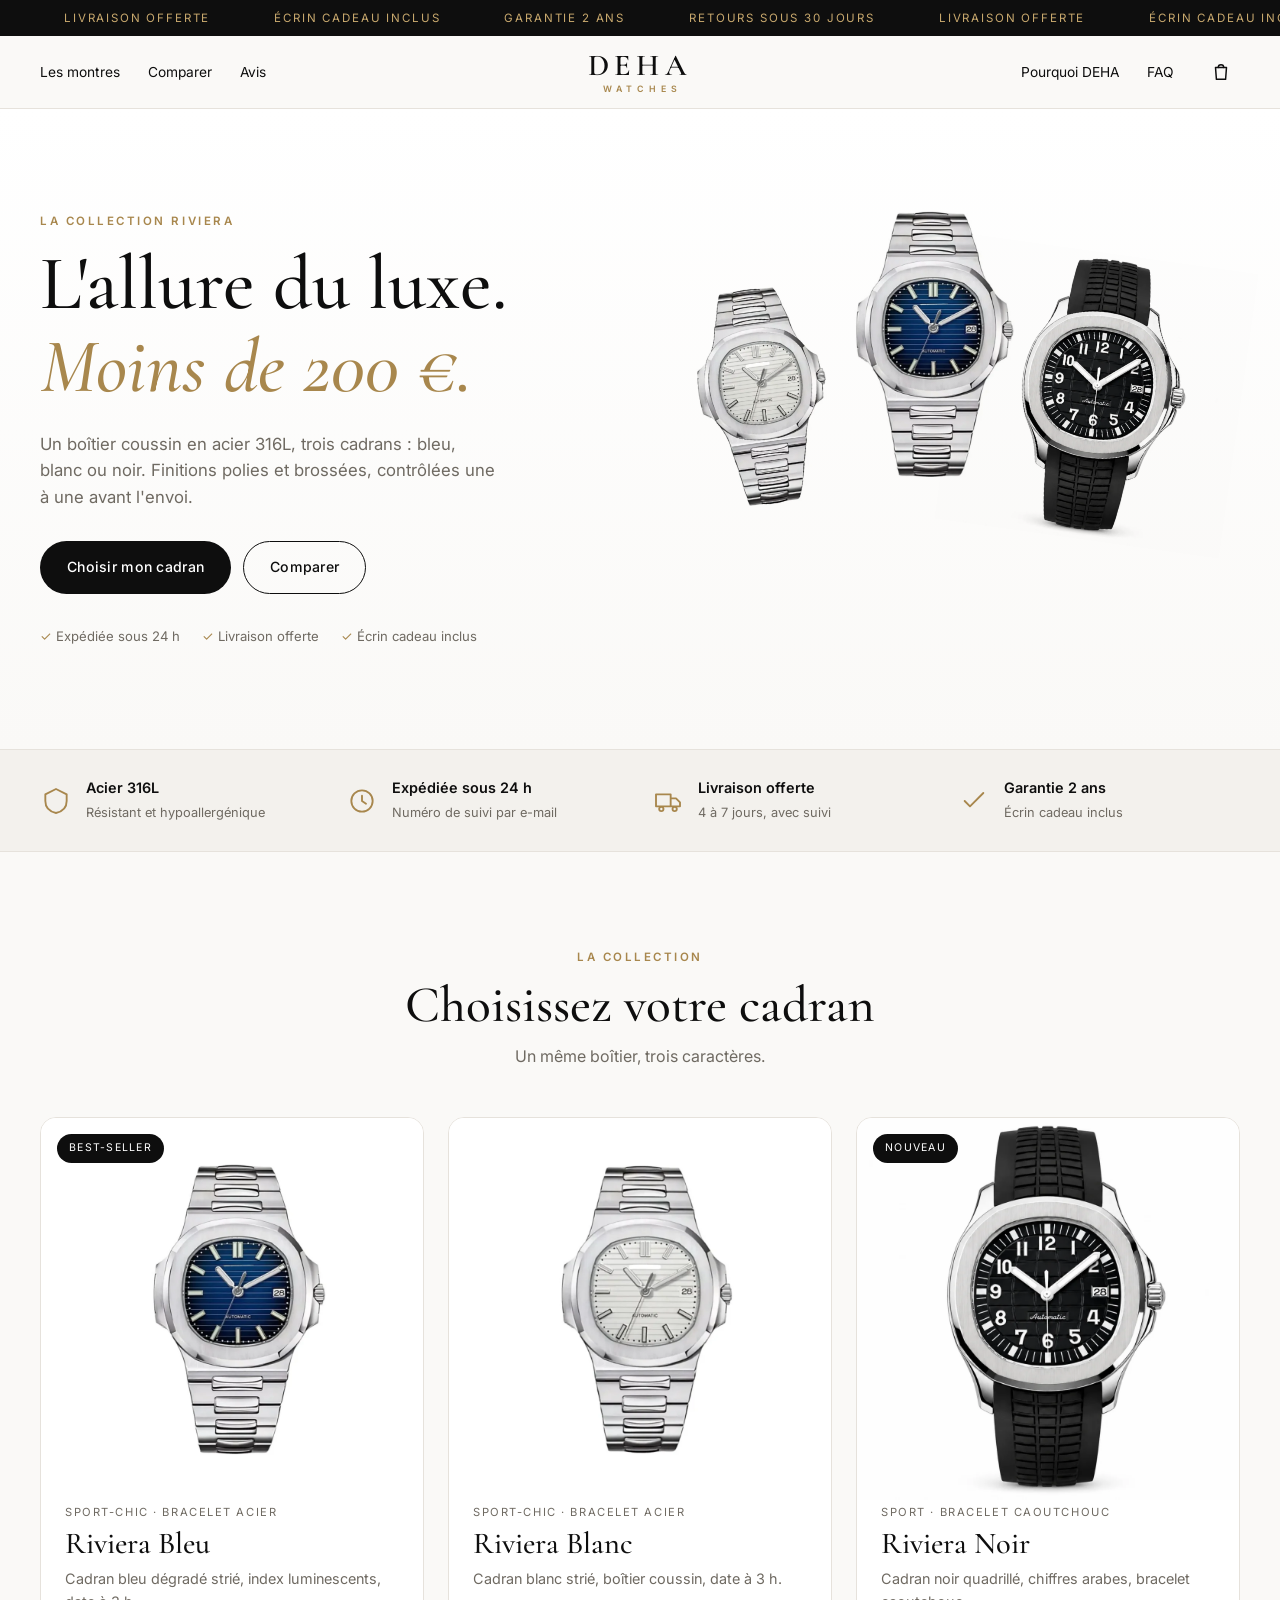
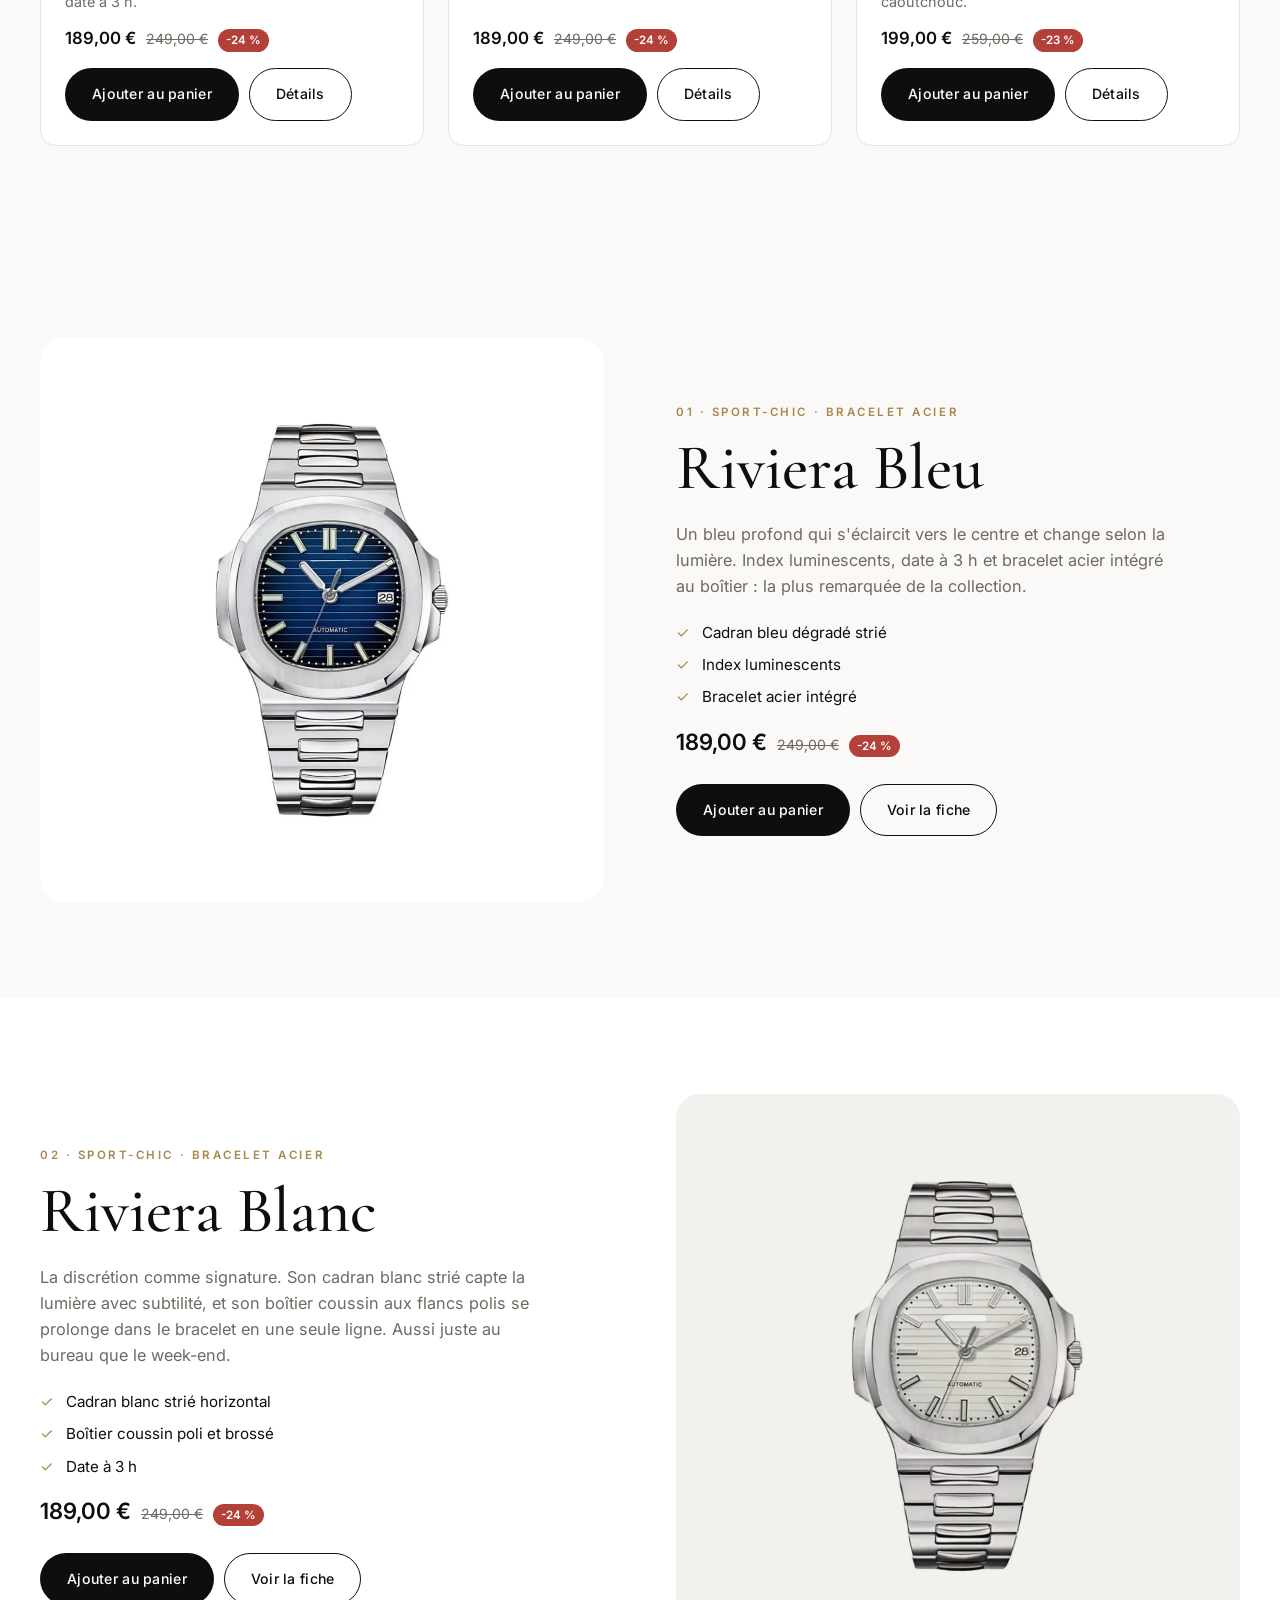
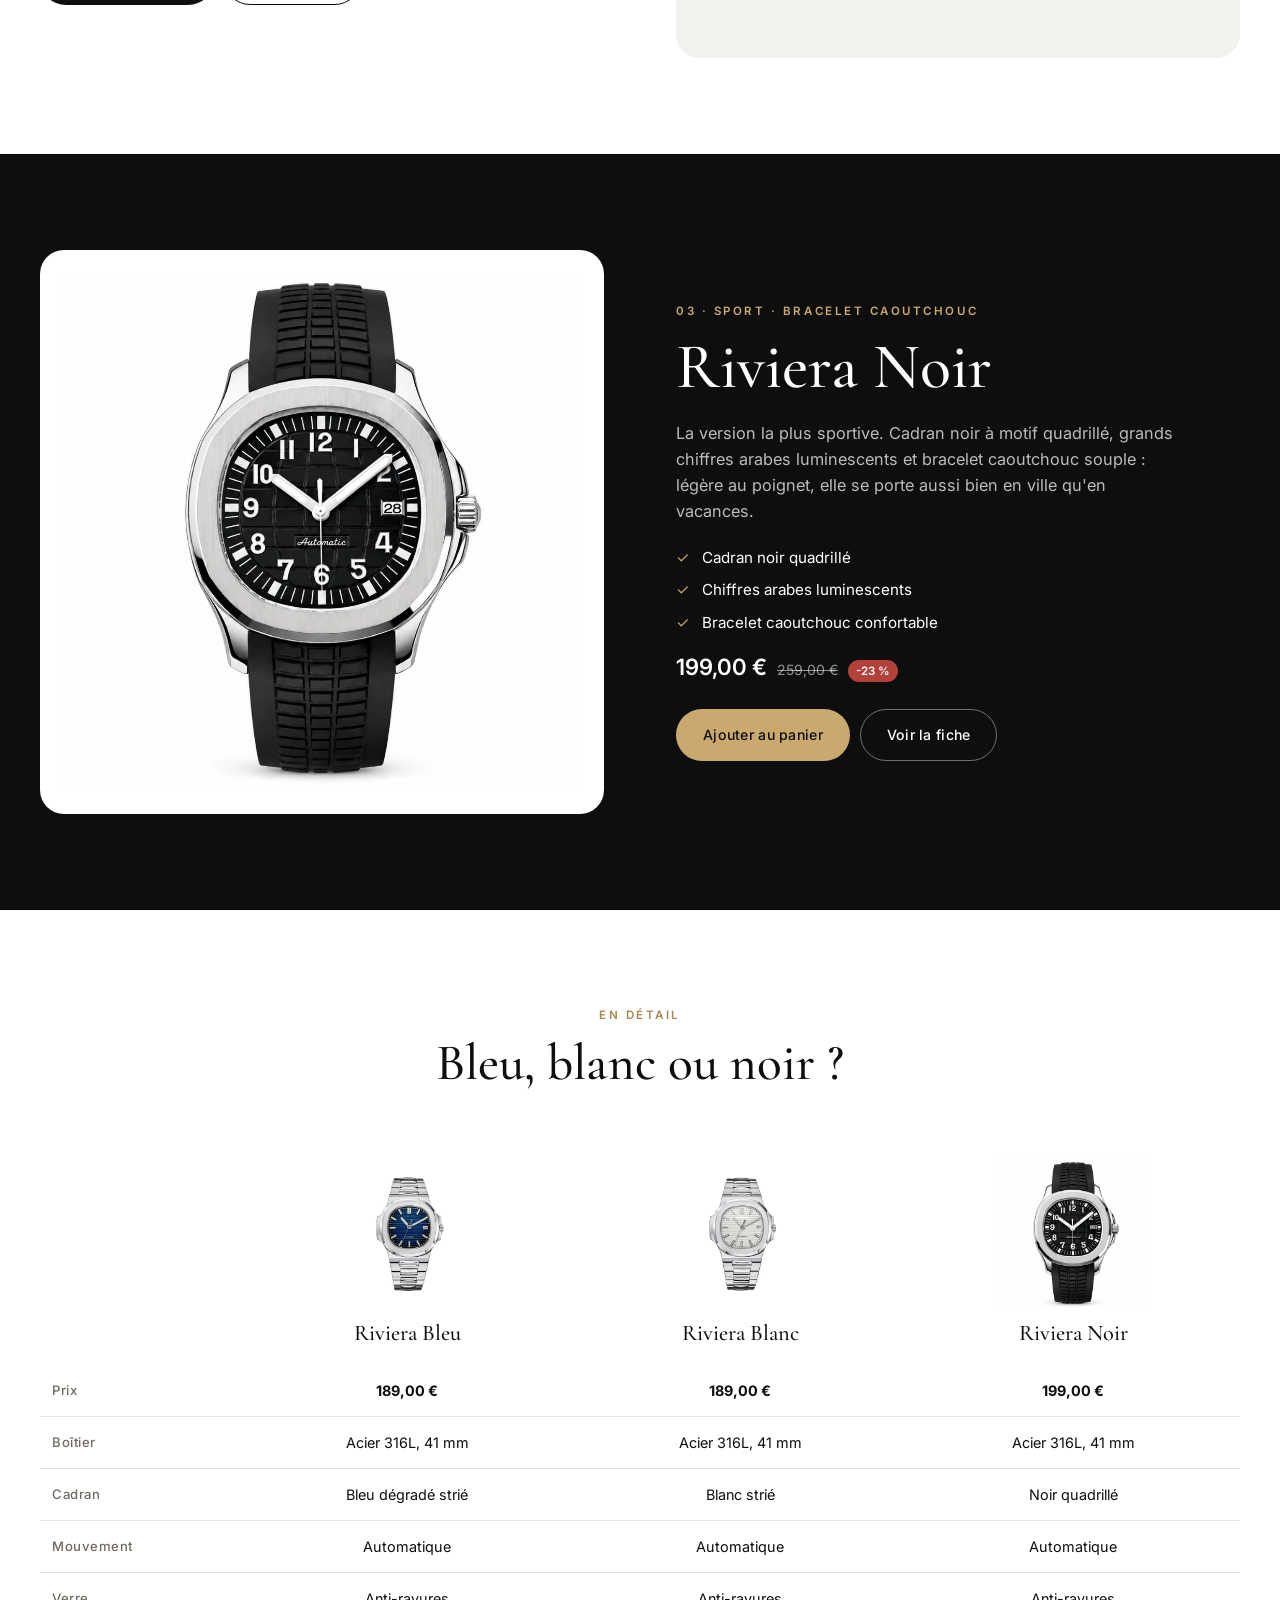
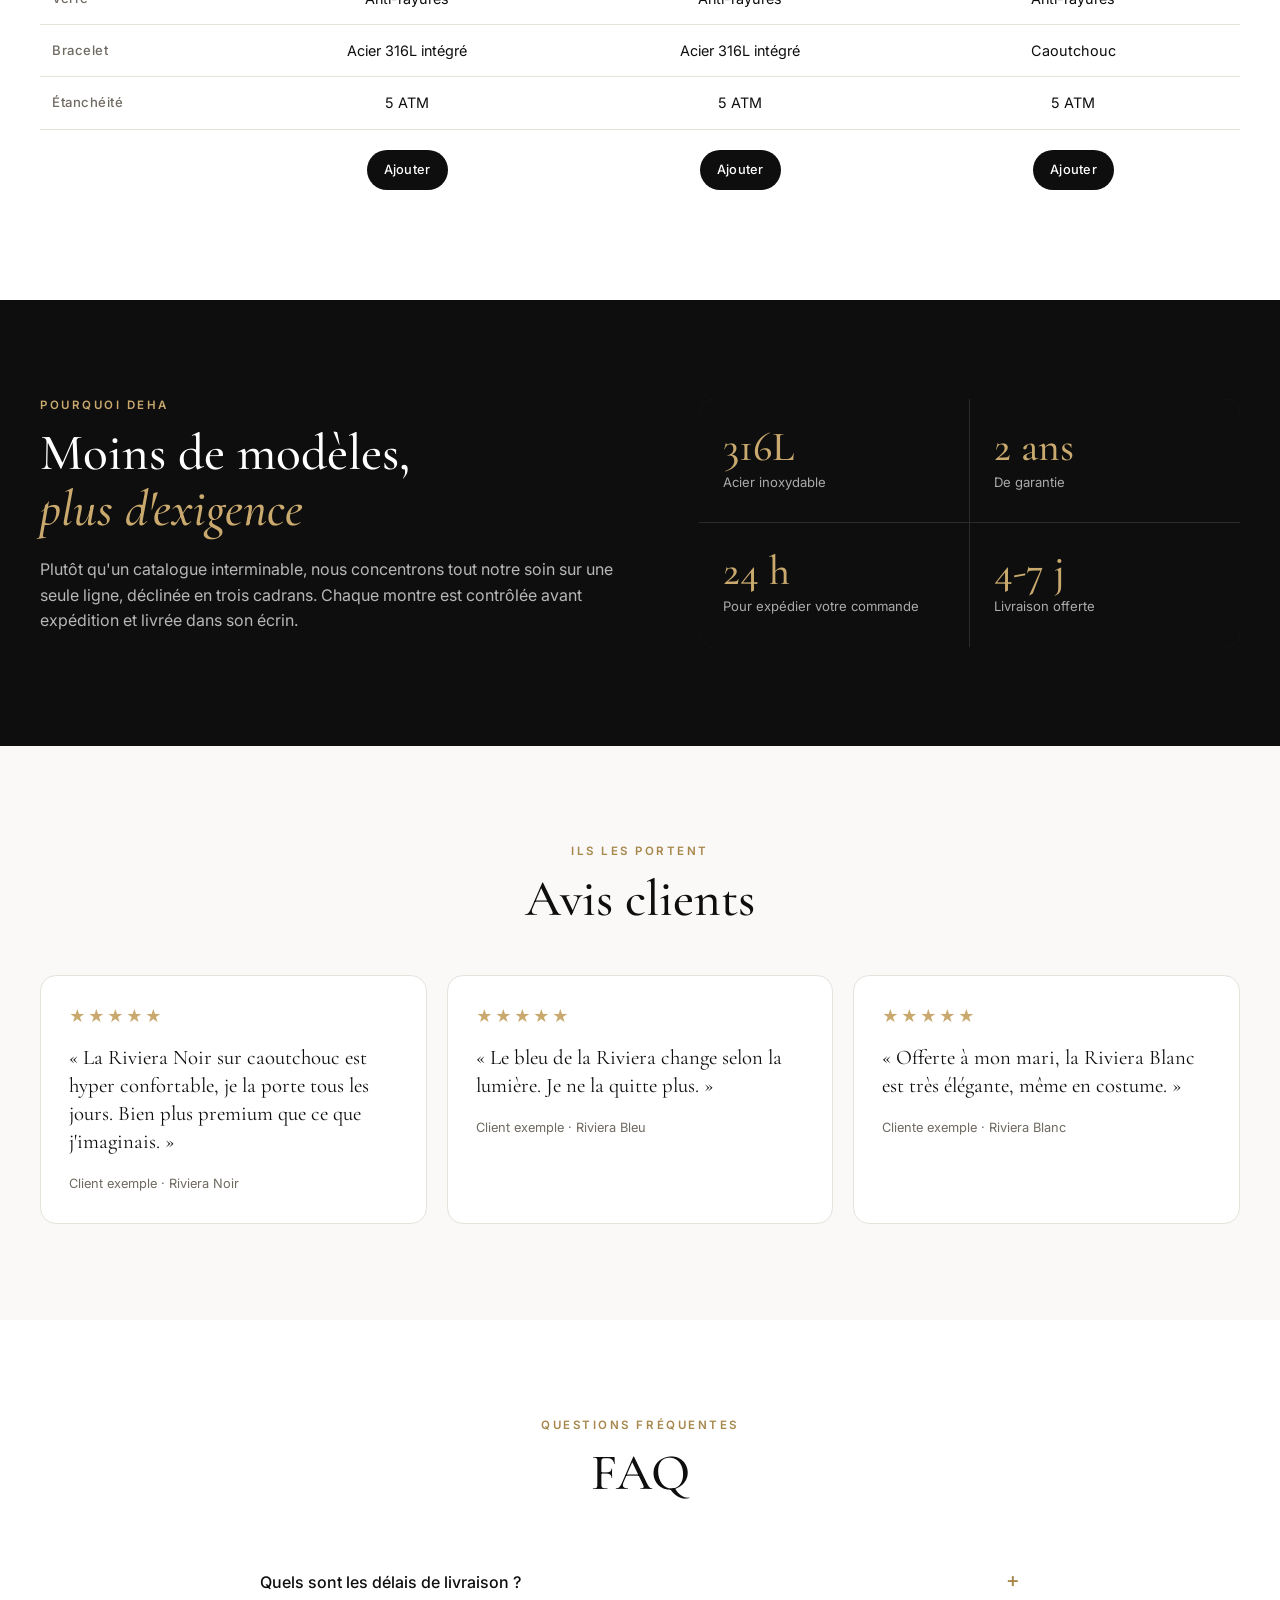
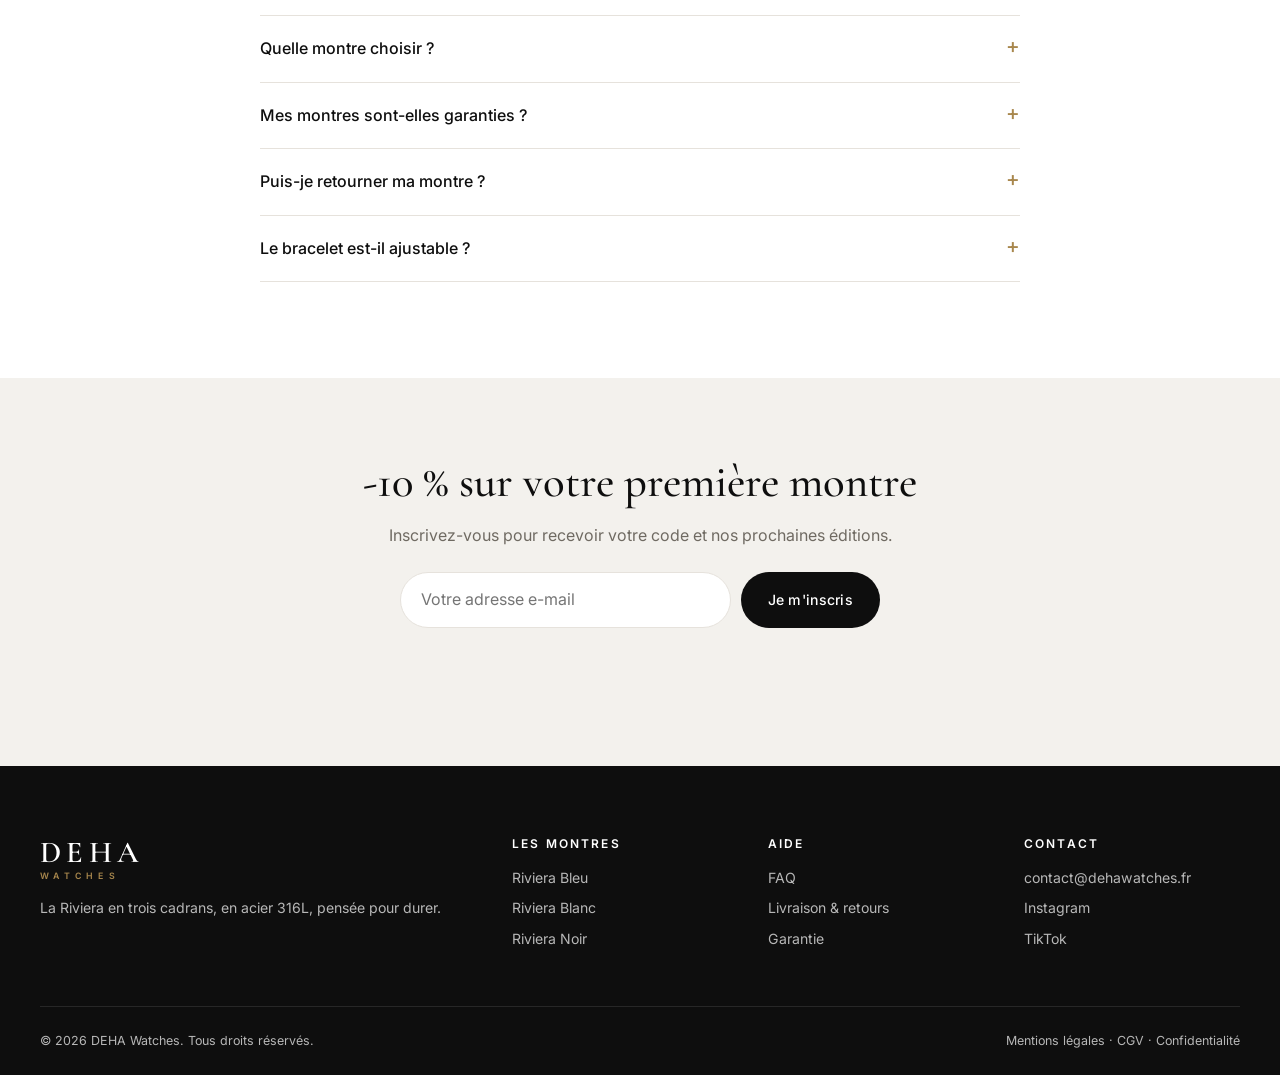
==== commit 7539585f: "Build the DEHA lineup around the Riviera in blue, white and black Replace the chronograph with a bla" ====
--- a/deha-watches/index.html
+++ b/deha-watches/index.html
@@ -3,11 +3,11 @@
 <head>
   <meta charset="utf-8" />
   <meta name="viewport" content="width=device-width, initial-scale=1" />
-  <title>DEHA Watches — Trois montres, zéro compromis</title>
-  <meta name="description" content="DEHA Watches : trois montres en acier 316L à moins de 250 €. Chrono Panda, Riviera Blanc et Riviera Bleu. Livraison 4 à 7 jours, garantie 2 ans." />
+  <title>DEHA Watches — La collection Riviera</title>
+  <meta name="description" content="DEHA Watches : la Riviera en trois cadrans, bleu, blanc ou noir. Acier 316L, moins de 200 €. Expédiée sous 24 h, livraison offerte, garantie 2 ans." />
   <meta name="theme-color" content="#0e0e0e" />
   <meta property="og:title" content="DEHA Watches" />
-  <meta property="og:description" content="Trois montres en acier 316L à moins de 250 €." />
+  <meta property="og:description" content="La Riviera en trois cadrans : bleu, blanc ou noir. Moins de 200 €." />
   <meta property="og:image" content="images/riviera-bleu.webp" />
   <link rel="icon" href="data:image/svg+xml,%3Csvg xmlns='http://www.w3.org/2000/svg' viewBox='0 0 64 64'%3E%3Crect width='64' height='64' rx='14' fill='%230e0e0e'/%3E%3Ctext x='50%25' y='57%25' text-anchor='middle' dominant-baseline='middle' font-family='Georgia,serif' font-size='34' fill='%23c9a96e'%3ED%3C/text%3E%3C/svg%3E" />
   <link rel="preload" as="image" href="images/riviera-bleu.webp" />
@@ -19,8 +19,8 @@
 <body>
   <div class="announce">
     <div class="announce__track">
-      <span>Livraison offerte</span><span>Garantie 2 ans</span><span>Retours sous 30 jours</span><span>Paiement sécurisé</span>
-      <span>Livraison offerte</span><span>Garantie 2 ans</span><span>Retours sous 30 jours</span><span>Paiement sécurisé</span>
+      <span>Livraison offerte</span><span>Écrin cadeau inclus</span><span>Garantie 2 ans</span><span>Retours sous 30 jours</span>
+      <span>Livraison offerte</span><span>Écrin cadeau inclus</span><span>Garantie 2 ans</span><span>Retours sous 30 jours</span>
     </div>
   </div>
 
@@ -57,17 +57,17 @@
     <section class="hero">
       <div class="container hero__inner">
         <div class="hero__text">
-          <p class="eyebrow">La collection DEHA</p>
-          <h1>Trois montres.<br /><em>Zéro compromis.</em></h1>
-          <p class="hero__lead">Nous avons choisi de ne faire que trois montres, et de les faire bien. Acier 316L, finitions polies et brossées, à moins de 250&nbsp;€.</p>
+          <p class="eyebrow">La collection Riviera</p>
+          <h1>L'allure du luxe.<br /><em>Moins de 200&nbsp;€.</em></h1>
+          <p class="hero__lead">Un boîtier coussin en acier 316L, trois cadrans&nbsp;: bleu, blanc ou noir. Finitions polies et brossées, contrôlées une à une avant l'envoi.</p>
           <div class="hero__cta">
-            <a href="#montres" class="btn btn--dark">Découvrir les 3 montres</a>
+            <a href="#montres" class="btn btn--dark">Choisir mon cadran</a>
             <a href="#comparer" class="btn btn--line">Comparer</a>
           </div>
           <ul class="hero__points">
+            <li>Expédiée sous 24 h</li>
             <li>Livraison offerte</li>
-            <li>Garantie 2 ans</li>
-            <li>Retours 30 jours</li>
+            <li>Écrin cadeau inclus</li>
           </ul>
         </div>
         <div class="hero__trio" data-hero></div>
@@ -81,16 +81,16 @@
           <div><strong>Acier 316L</strong><span>Résistant et hypoallergénique</span></div>
         </div>
         <div class="trust__item">
-          <svg viewBox="0 0 24 24"><circle cx="12" cy="12" r="8"/><path d="M8 10l3-3M9 15l6-6"/></svg>
-          <div><strong>Verre anti-rayures</strong><span>Lisibilité durable</span></div>
+          <svg viewBox="0 0 24 24"><circle cx="12" cy="12" r="8"/><path d="M12 8v4l3 2"/></svg>
+          <div><strong>Expédiée sous 24 h</strong><span>Numéro de suivi par e-mail</span></div>
         </div>
         <div class="trust__item">
           <svg viewBox="0 0 24 24"><path d="M3 7h11v9H3zM14 10h4l3 3v3h-7z"/><circle cx="7" cy="18" r="1.6"/><circle cx="17" cy="18" r="1.6"/></svg>
-          <div><strong>Livraison 4 à 7 jours</strong><span>Offerte, avec suivi</span></div>
+          <div><strong>Livraison offerte</strong><span>4 à 7 jours, avec suivi</span></div>
         </div>
         <div class="trust__item">
           <svg viewBox="0 0 24 24"><path d="M5 12l4 4 10-10"/></svg>
-          <div><strong>Garantie 2 ans</strong><span>Sur chaque montre</span></div>
+          <div><strong>Garantie 2 ans</strong><span>Écrin cadeau inclus</span></div>
         </div>
       </div>
     </section>
@@ -99,8 +99,8 @@
       <div class="container">
         <div class="section__head">
           <p class="eyebrow">La collection</p>
-          <h2>Choisissez la vôtre</h2>
-          <p>Trois caractères, une même exigence.</p>
+          <h2>Choisissez votre cadran</h2>
+          <p>Un même boîtier, trois caractères.</p>
         </div>
         <div class="cards" data-cards></div>
       </div>
@@ -112,7 +112,7 @@
       <div class="container">
         <div class="section__head">
           <p class="eyebrow">En détail</p>
-          <h2>Comparer les trois</h2>
+          <h2>Bleu, blanc ou noir&nbsp;?</h2>
         </div>
         <div class="compare" data-compare></div>
       </div>
@@ -123,12 +123,12 @@
         <div class="banner__text">
           <p class="eyebrow">Pourquoi DEHA</p>
           <h2>Moins de modèles,<br /><em>plus d'exigence</em></h2>
-          <p>Plutôt qu'un catalogue interminable, nous concentrons tout notre soin sur trois montres. Chaque pièce est contrôlée avant expédition et livrée dans son écrin.</p>
+          <p>Plutôt qu'un catalogue interminable, nous concentrons tout notre soin sur une seule ligne, déclinée en trois cadrans. Chaque montre est contrôlée avant expédition et livrée dans son écrin.</p>
         </div>
         <ul class="banner__stats">
           <li><strong>316L</strong><span>Acier inoxydable</span></li>
           <li><strong>2 ans</strong><span>De garantie</span></li>
-          <li><strong>30 j</strong><span>Pour changer d'avis</span></li>
+          <li><strong>24 h</strong><span>Pour expédier votre commande</span></li>
           <li><strong>4-7 j</strong><span>Livraison offerte</span></li>
         </ul>
       </div>
@@ -144,8 +144,8 @@
         <div class="reviews">
           <figure class="review">
             <span class="stars">★★★★★</span>
-            <blockquote>« Le Chrono Panda est superbe, le contraste du cadran fait tout. Bien plus premium que ce que j'imaginais. »</blockquote>
-            <figcaption>Client exemple · Chrono Panda</figcaption>
+            <blockquote>« La Riviera Noir sur caoutchouc est hyper confortable, je la porte tous les jours. Bien plus premium que ce que j'imaginais. »</blockquote>
+            <figcaption>Client exemple · Riviera Noir</figcaption>
           </figure>
           <figure class="review">
             <span class="stars">★★★★★</span>
@@ -169,11 +169,11 @@
         </div>
         <details class="faq">
           <summary>Quels sont les délais de livraison&nbsp;?</summary>
-          <p>Votre commande est expédiée sous 24 à 48 h et livrée en 4 à 7 jours ouvrés, gratuitement et avec un numéro de suivi.</p>
+          <p>Votre commande est expédiée sous 24 h ouvrées et livrée en 4 à 7 jours ouvrés, gratuitement et avec un numéro de suivi.</p>
         </details>
         <details class="faq">
           <summary>Quelle montre choisir&nbsp;?</summary>
-          <p>Le Chrono Panda pour un look sportif et affirmé. La Riviera Blanc pour une élégance discrète au bureau comme le week-end. La Riviera Bleu pour un cadran qui attire le regard.</p>
+          <p>La Riviera Bleu pour un cadran qui attire le regard. La Riviera Blanc pour une élégance discrète, au bureau comme le week-end. La Riviera Noir, sur bracelet caoutchouc, pour un style plus sportif et léger.</p>
         </details>
         <details class="faq">
           <summary>Mes montres sont-elles garanties&nbsp;?</summary>
@@ -185,7 +185,7 @@
         </details>
         <details class="faq">
           <summary>Le bracelet est-il ajustable&nbsp;?</summary>
-          <p>Oui, le bracelet acier se raccourcit en retirant des maillons. L'outil est fourni avec la montre.</p>
+          <p>Oui. Le bracelet acier des Riviera Bleu et Blanc se raccourcit en retirant des maillons, l'outil est fourni dans l'écrin. Le bracelet caoutchouc de la Riviera Noir se règle comme une ceinture.</p>
         </details>
       </div>
     </section>
@@ -208,7 +208,7 @@
     <div class="container footer__grid">
       <div>
         <a href="#top" class="logo logo--footer">DEHA<span>WATCHES</span></a>
-        <p>Trois montres en acier 316L, pensées pour durer.</p>
+        <p>La Riviera en trois cadrans, en acier 316L, pensée pour durer.</p>
       </div>
       <div>
         <h3>Les montres</h3>
@@ -248,6 +248,11 @@
           <div class="qty"><button data-mq="-1" aria-label="Moins">−</button><span data-modal-qty>1</span><button data-mq="1" aria-label="Plus">+</button></div>
           <button class="btn btn--dark btn--grow" data-modal-add>Ajouter au panier</button>
         </div>
+        <ul class="assure">
+          <li>Expédiée sous 24 h · livraison offerte en 4 à 7 jours</li>
+          <li>Garantie 2 ans · retours sous 30 jours</li>
+          <li>Livrée dans son écrin cadeau</li>
+        </ul>
         <ul class="specs" data-modal-specs></ul>
       </div>
     </div>
--- a/deha-watches/style.css
+++ b/deha-watches/style.css
@@ -60,7 +60,7 @@
 @keyframes marquee { to { transform: translateX(-50%); } }
 
 /* En-tête */
-.header { position: sticky; top: 0; z-index: 40; background: rgba(250,249,247,.92); backdrop-filter: blur(10px); border-bottom: 1px solid var(--line); }
+.header { position: sticky; top: env(safe-area-inset-top, 0px); z-index: 40; background: rgba(250,249,247,.92); backdrop-filter: blur(10px); border-bottom: 1px solid var(--line); }
 .header__inner { display: grid; grid-template-columns: 1fr auto 1fr; align-items: center; height: 72px; }
 .nav { display: flex; gap: 28px; align-items: center; font-size: .86rem; }
 .nav a { position: relative; }
@@ -128,7 +128,7 @@
 .showcase__media img { width: 92%; height: auto; }
 .showcase h2 { font-size: clamp(2.6rem, 5vw, 4rem); margin-bottom: 18px; }
 .showcase__text > p:not(.eyebrow) { color: var(--muted); font-size: 1.02rem; max-width: 500px; }
-.showcase--dark { background: #0d1a33 !important; color: #fff; }
+.showcase--dark { background: var(--ink) !important; color: #fff; }
 .showcase--dark .showcase__text > p:not(.eyebrow) { color: rgba(255,255,255,.72); }
 .showcase--dark .eyebrow { color: var(--gold); }
 .showcase--dark .price s { color: rgba(255,255,255,.55); }
@@ -215,6 +215,8 @@
 .qty--sm { margin-top: 6px; }
 .qty--sm button { width: 28px; height: 28px; font-size: .95rem; }
 .qty--sm span { font-size: .85rem; }
+.assure { list-style: none; padding: 16px 18px; margin: 0 0 20px; background: var(--cream); border-radius: 12px; display: grid; gap: 6px; font-size: .84rem; }
+.assure li::before { content: "✓ "; color: var(--gold-dark); }
 .specs { list-style: none; padding: 0; margin: 0; border-top: 1px solid var(--line); }
 .specs li { display: flex; justify-content: space-between; gap: 16px; padding: 10px 0; border-bottom: 1px solid var(--line); font-size: .86rem; }
 .specs li span:first-child { color: var(--muted); }
@@ -250,8 +252,8 @@
 .toast.is-visible { opacity: 1; transform: translate(-50%, 0); }
 
 /* Apparition */
-.reveal { opacity: 0; transform: translateY(24px); transition: opacity .8s, transform .8s; }
-.reveal.is-in { opacity: 1; transform: none; }
+.reveal { transform: translateY(16px); transition: transform .8s; }
+.reveal.is-in { transform: none; }
 
 /* Responsive */
 @media (max-width: 1024px) {
@@ -316,5 +318,5 @@
 }
 @media (prefers-reduced-motion: reduce) {
   *, *::before, *::after { animation: none !important; transition: none !important; }
-  .reveal { opacity: 1; transform: none; }
-}
+  .reveal { transform: none; }
+}
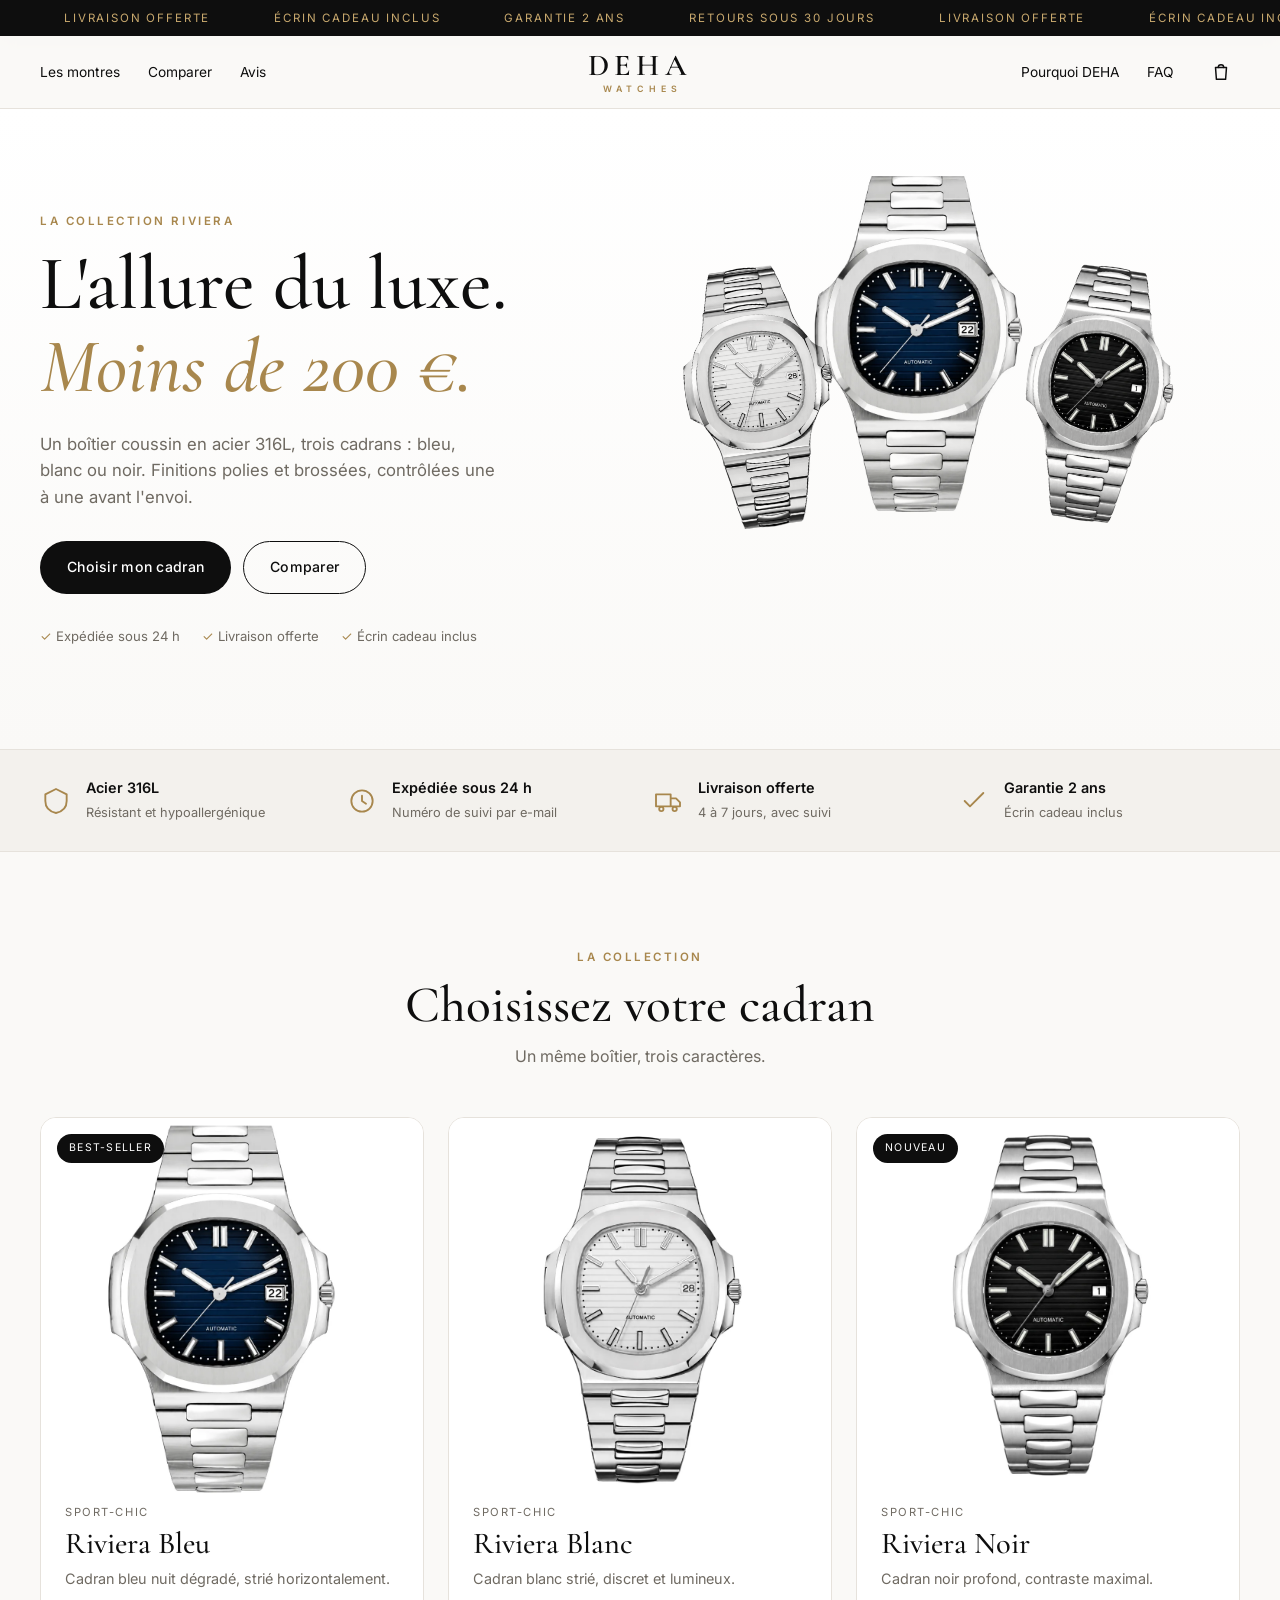
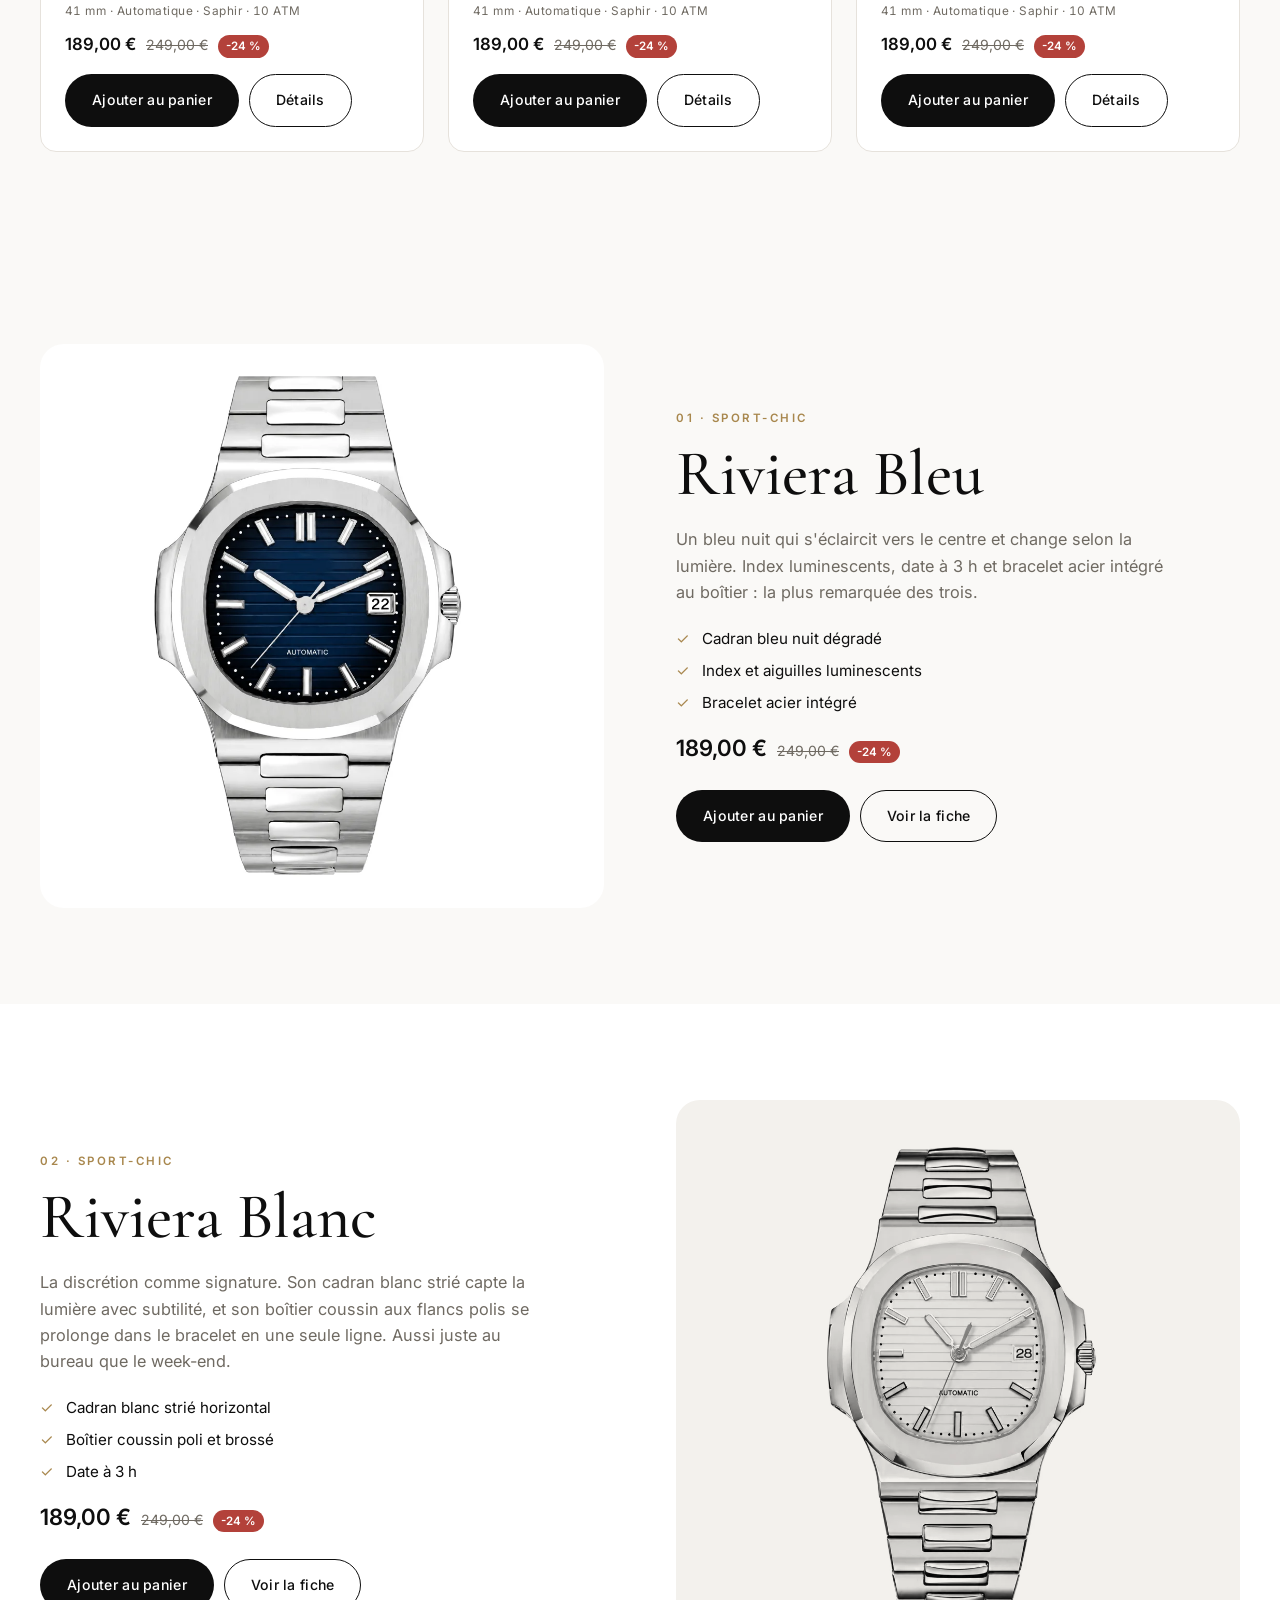
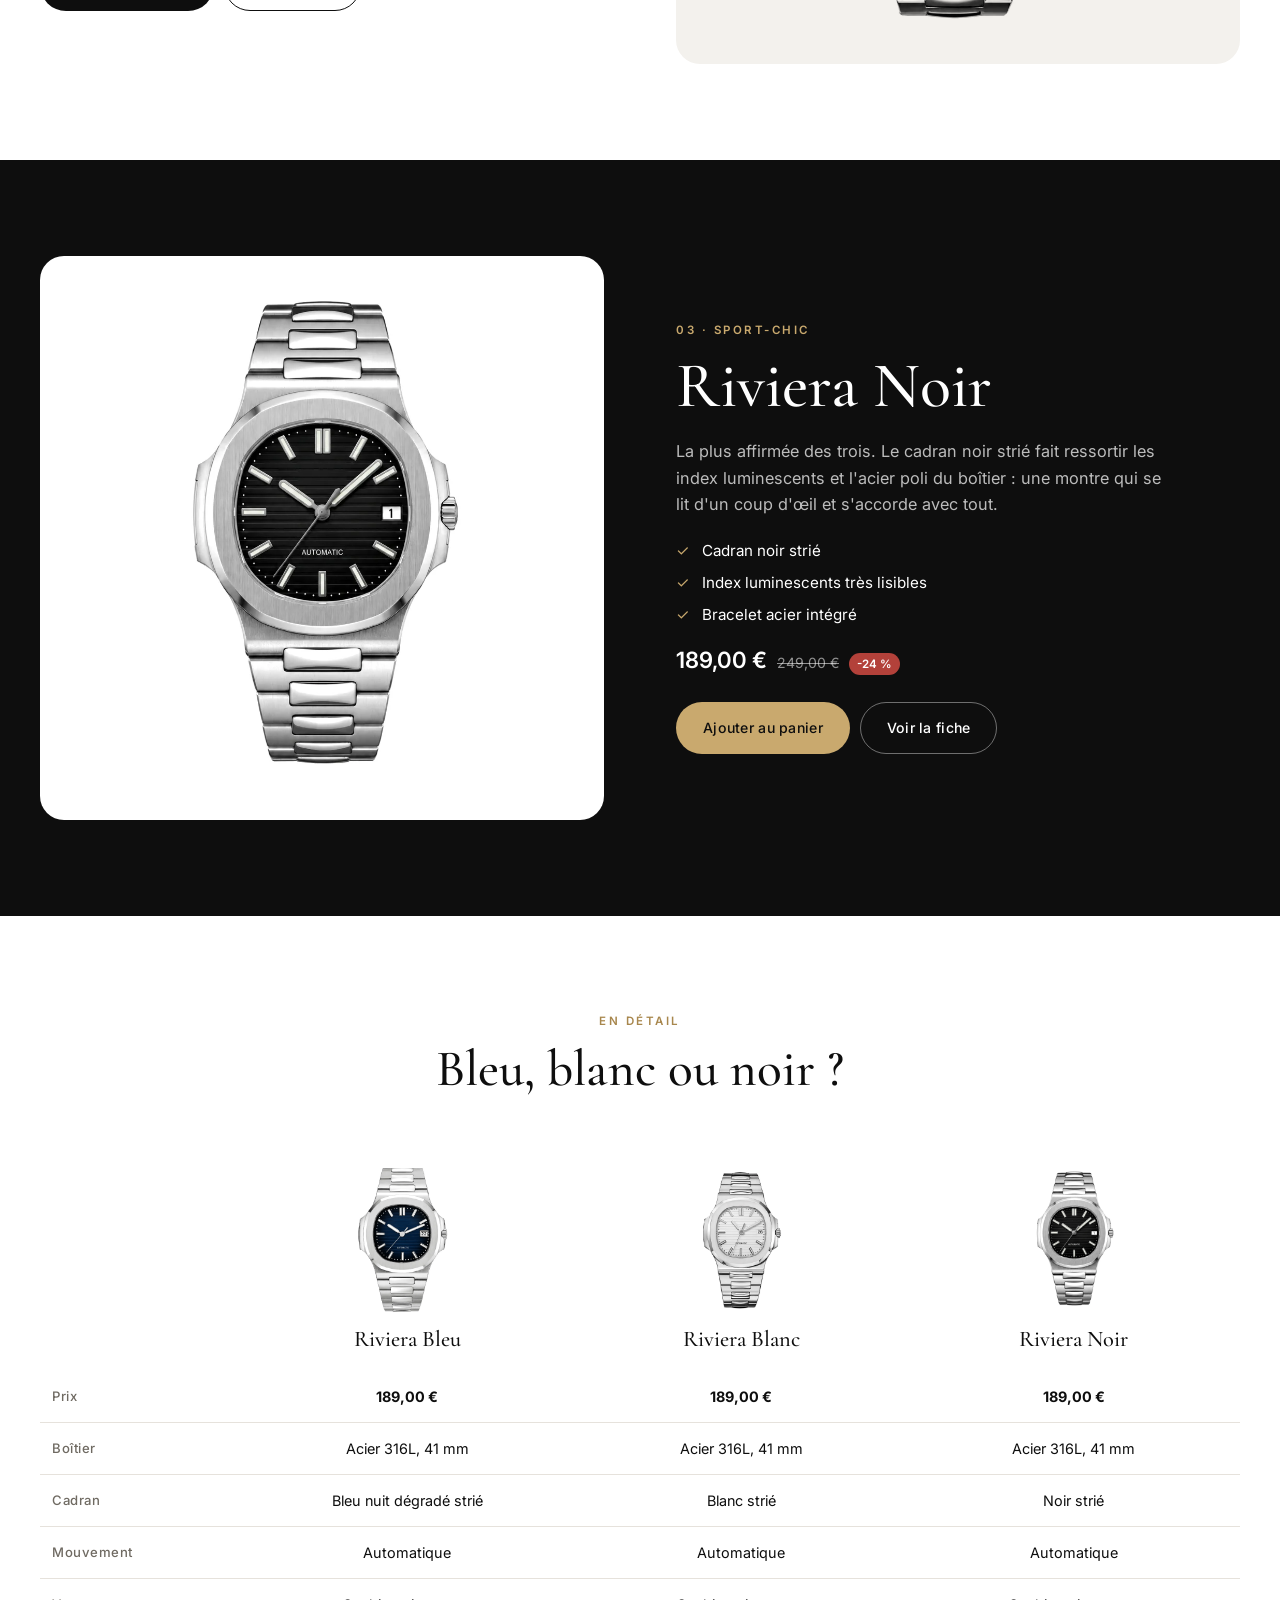
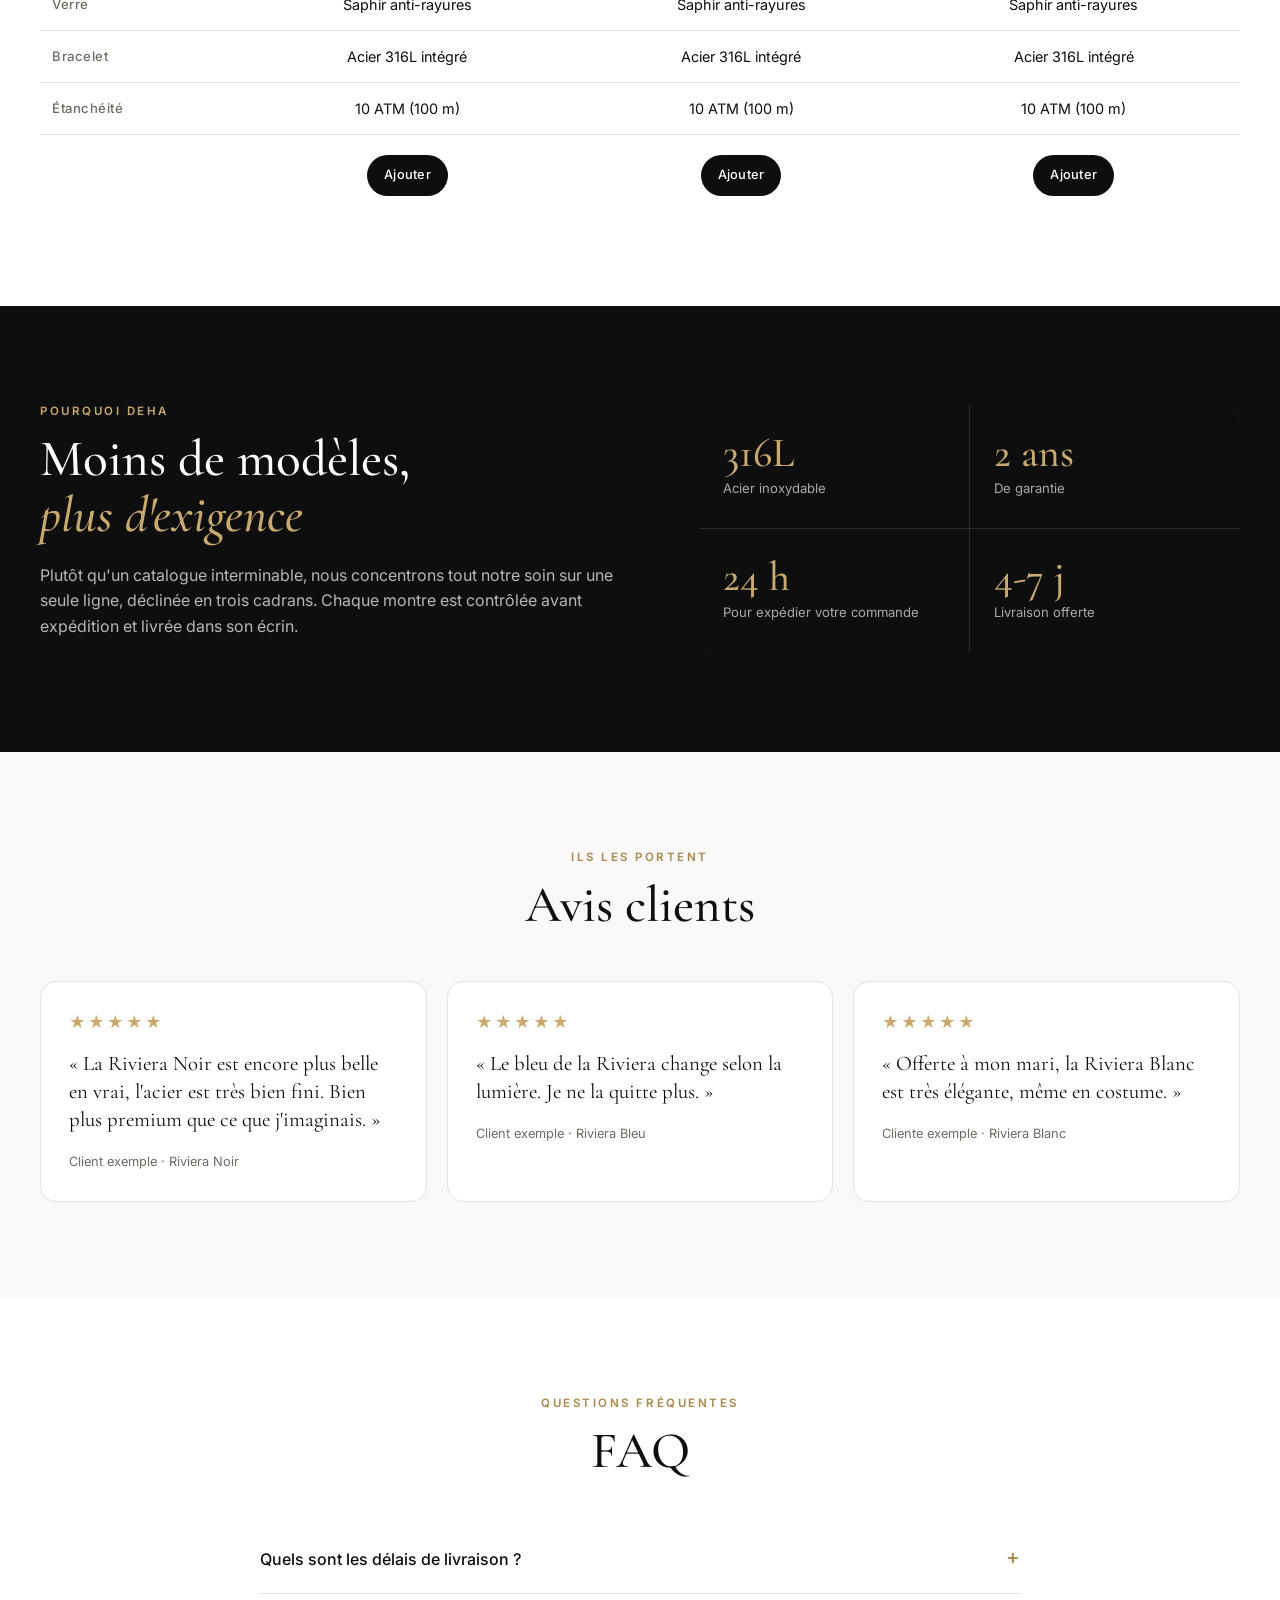
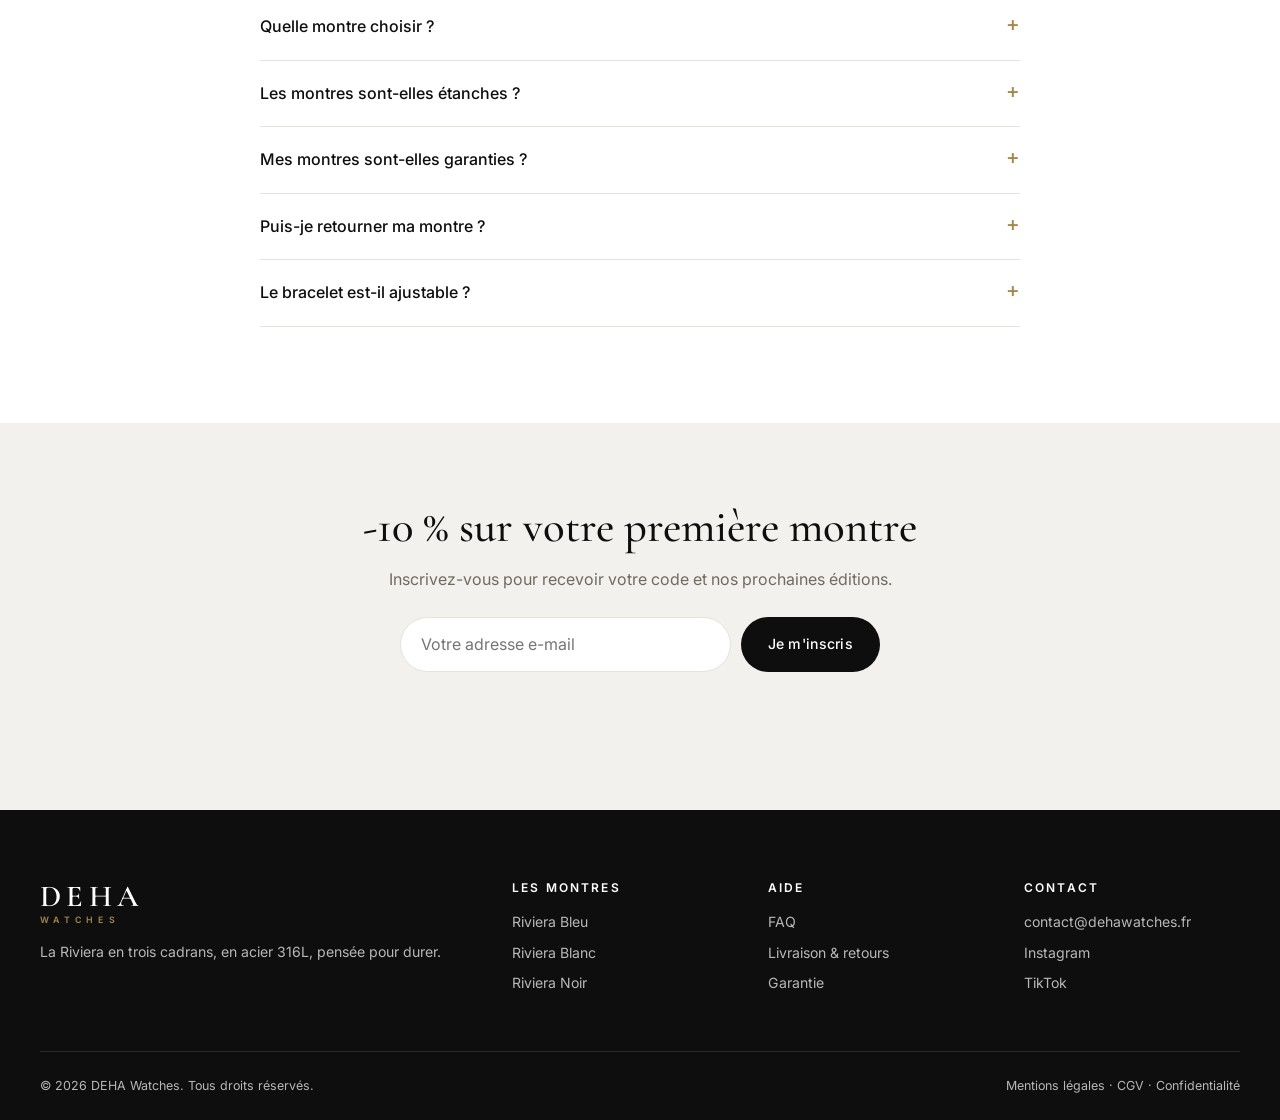
==== commit 7fc1b5d4: "Use felliwatches.com photos for the Riviera blue, white and black The black model is now the steel-b" ====
--- a/deha-watches/index.html
+++ b/deha-watches/index.html
@@ -144,7 +144,7 @@
         <div class="reviews">
           <figure class="review">
             <span class="stars">★★★★★</span>
-            <blockquote>« La Riviera Noir sur caoutchouc est hyper confortable, je la porte tous les jours. Bien plus premium que ce que j'imaginais. »</blockquote>
+            <blockquote>« La Riviera Noir est encore plus belle en vrai, l'acier est très bien fini. Bien plus premium que ce que j'imaginais. »</blockquote>
             <figcaption>Client exemple · Riviera Noir</figcaption>
           </figure>
           <figure class="review">
@@ -173,7 +173,11 @@
         </details>
         <details class="faq">
           <summary>Quelle montre choisir&nbsp;?</summary>
-          <p>La Riviera Bleu pour un cadran qui attire le regard. La Riviera Blanc pour une élégance discrète, au bureau comme le week-end. La Riviera Noir, sur bracelet caoutchouc, pour un style plus sportif et léger.</p>
+          <p>La Riviera Bleu pour un cadran qui attire le regard. La Riviera Blanc pour une élégance discrète, au bureau comme le week-end. La Riviera Noir pour un contraste net qui s'accorde avec tout.</p>
+        </details>
+        <details class="faq">
+          <summary>Les montres sont-elles étanches&nbsp;?</summary>
+          <p>Elles sont annoncées étanches à 10 ATM (100 m)&nbsp;: pluie, lavage des mains et baignade sans plongée. Évitez le sauna et l'eau chaude.</p>
         </details>
         <details class="faq">
           <summary>Mes montres sont-elles garanties&nbsp;?</summary>
@@ -185,7 +189,7 @@
         </details>
         <details class="faq">
           <summary>Le bracelet est-il ajustable&nbsp;?</summary>
-          <p>Oui. Le bracelet acier des Riviera Bleu et Blanc se raccourcit en retirant des maillons, l'outil est fourni dans l'écrin. Le bracelet caoutchouc de la Riviera Noir se règle comme une ceinture.</p>
+          <p>Oui, le bracelet acier se raccourcit en retirant des maillons. L'outil est fourni dans l'écrin.</p>
         </details>
       </div>
     </section>
@@ -248,6 +252,7 @@
           <div class="qty"><button data-mq="-1" aria-label="Moins">−</button><span data-modal-qty>1</span><button data-mq="1" aria-label="Plus">+</button></div>
           <button class="btn btn--dark btn--grow" data-modal-add>Ajouter au panier</button>
         </div>
+        <ol class="timeline" data-modal-timeline aria-label="Estimation de livraison"></ol>
         <ul class="assure">
           <li>Expédiée sous 24 h · livraison offerte en 4 à 7 jours</li>
           <li>Garantie 2 ans · retours sous 30 jours</li>
--- a/deha-watches/style.css
+++ b/deha-watches/style.css
@@ -115,6 +115,7 @@
 .card__info { padding: 4px 24px 24px; display: flex; flex-direction: column; gap: 6px; flex: 1; }
 .card__tag { margin: 0; font-size: .7rem; letter-spacing: .14em; text-transform: uppercase; color: var(--muted); }
 .card h3 { font-size: 1.9rem; }
+.card__specs { margin: 0 0 4px; font-size: .74rem; letter-spacing: .04em; color: var(--muted); font-variant-numeric: tabular-nums; }
 .card__short { margin: 0 0 6px; color: var(--muted); font-size: .9rem; flex: 1; }
 .card__actions { display: flex; gap: 10px; flex-wrap: wrap; margin-top: 10px; }
 
@@ -215,6 +216,13 @@
 .qty--sm { margin-top: 6px; }
 .qty--sm button { width: 28px; height: 28px; font-size: .95rem; }
 .qty--sm span { font-size: .85rem; }
+.timeline { list-style: none; padding: 0; margin: 0 0 16px; display: grid; grid-template-columns: repeat(3, 1fr); position: relative; }
+.timeline::before { content: ""; position: absolute; top: 6px; left: 16%; right: 16%; height: 2px; background: var(--line); }
+.timeline li { position: relative; display: flex; flex-direction: column; align-items: center; text-align: center; gap: 2px; padding-top: 20px; font-size: .78rem; }
+.timeline li::before { content: ""; position: absolute; top: 0; width: 14px; height: 14px; border-radius: 50%; background: var(--white); border: 2px solid var(--gold-dark); }
+.timeline li:first-child::before { background: var(--gold-dark); }
+.timeline strong { font-weight: 600; }
+.timeline span { color: var(--muted); }
 .assure { list-style: none; padding: 16px 18px; margin: 0 0 20px; background: var(--cream); border-radius: 12px; display: grid; gap: 6px; font-size: .84rem; }
 .assure li::before { content: "✓ "; color: var(--gold-dark); }
 .specs { list-style: none; padding: 0; margin: 0; border-top: 1px solid var(--line); }
